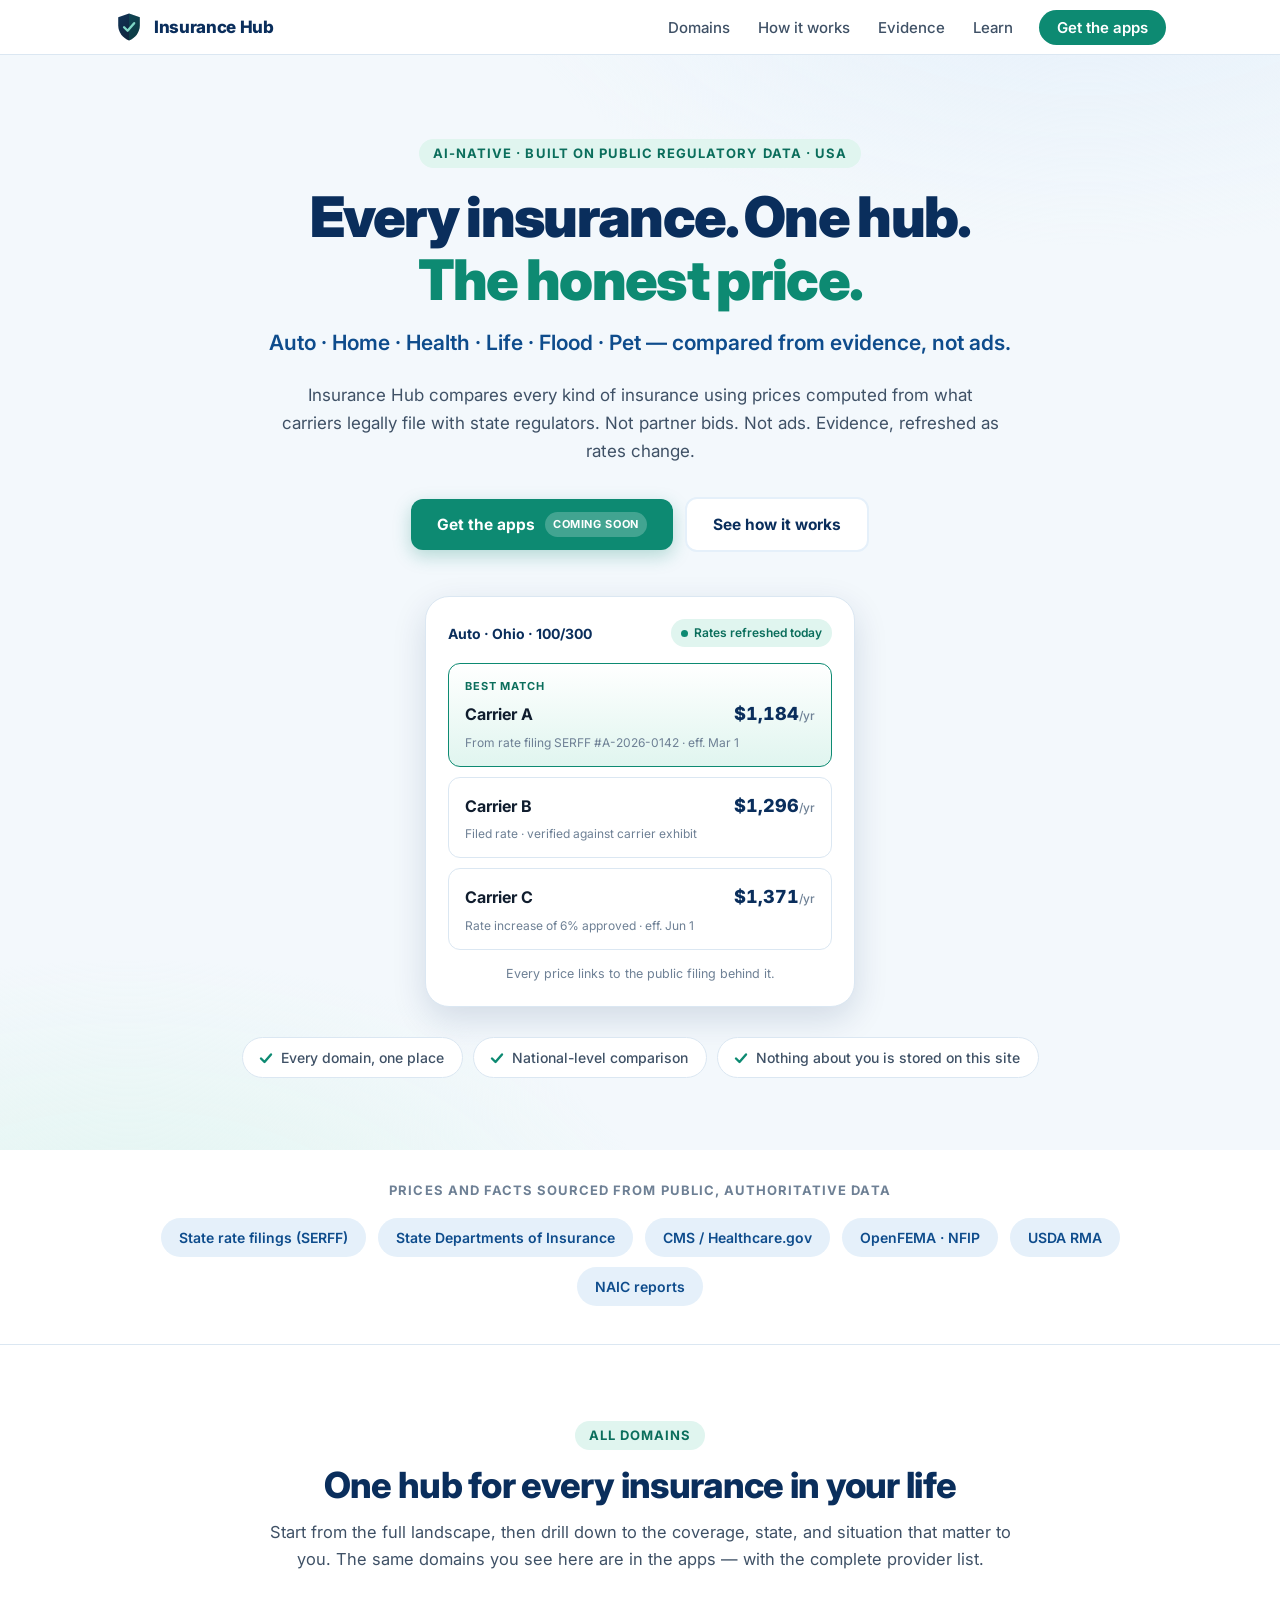
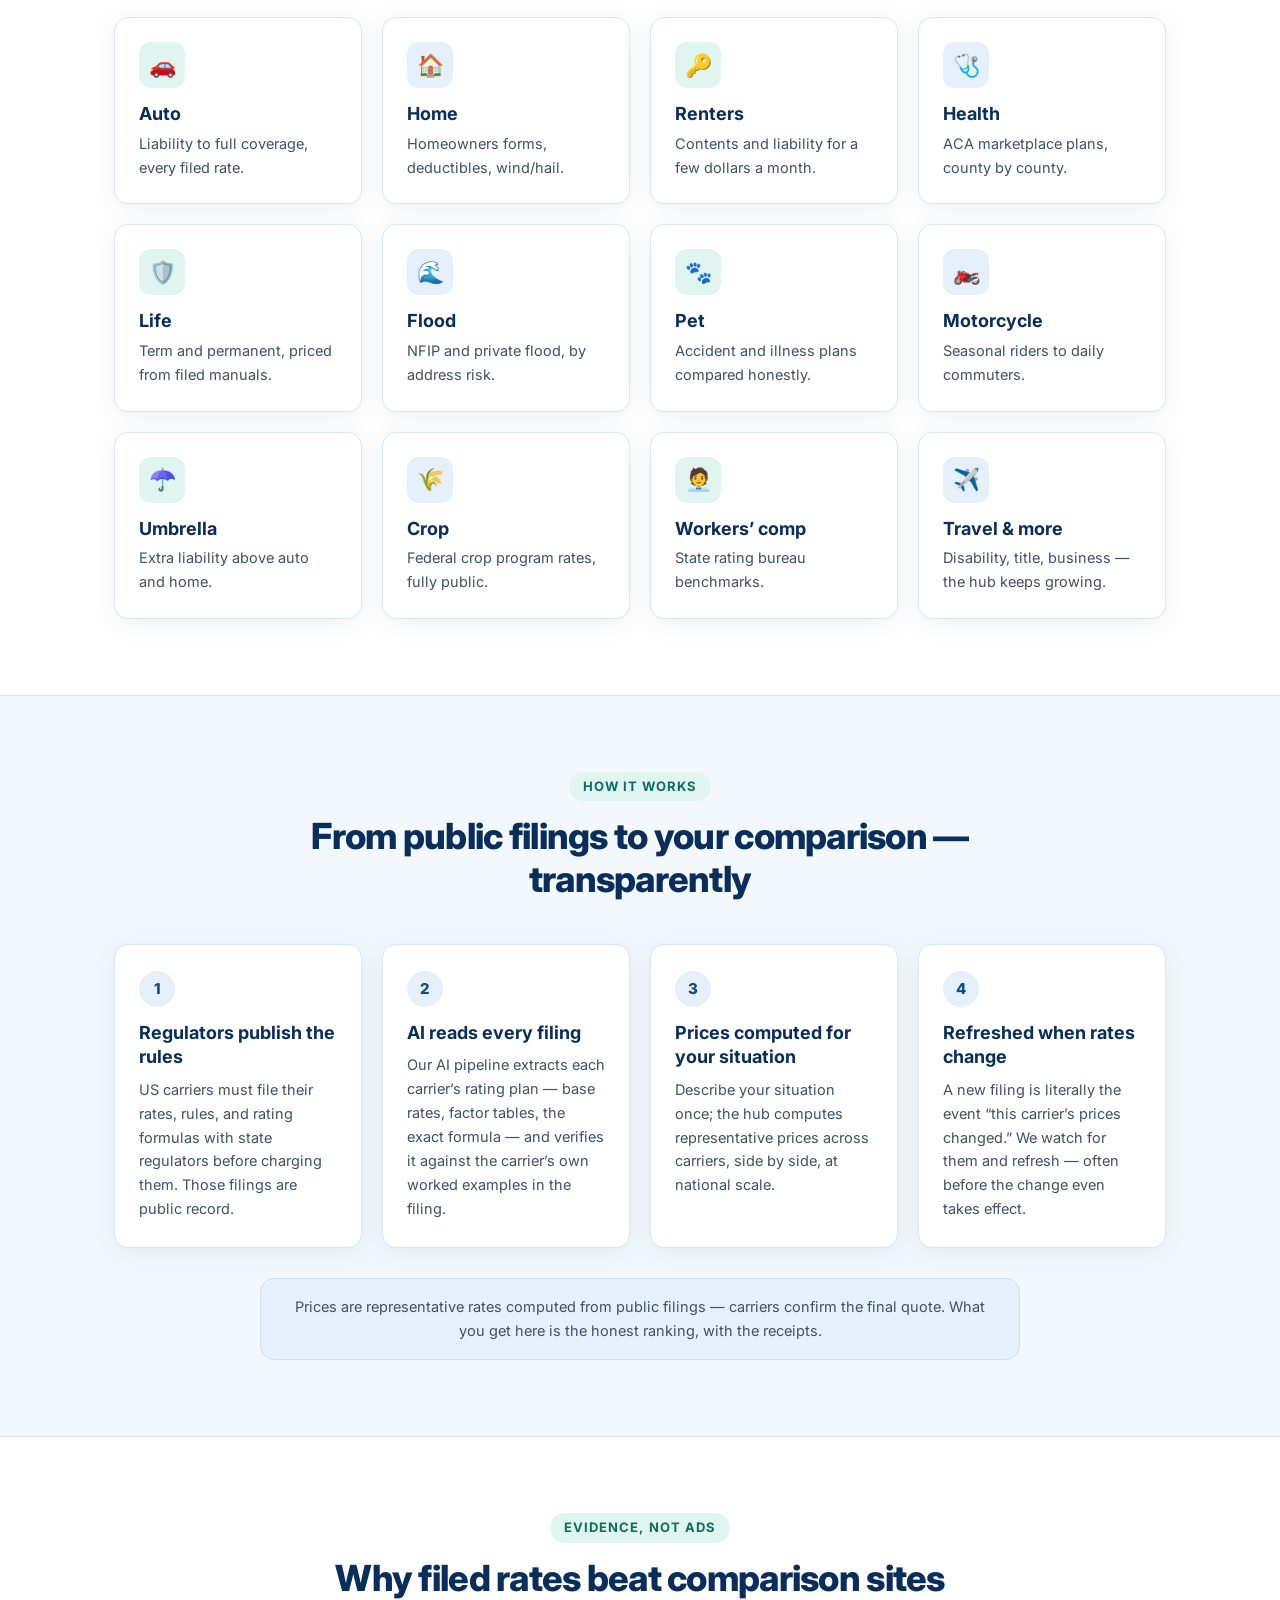
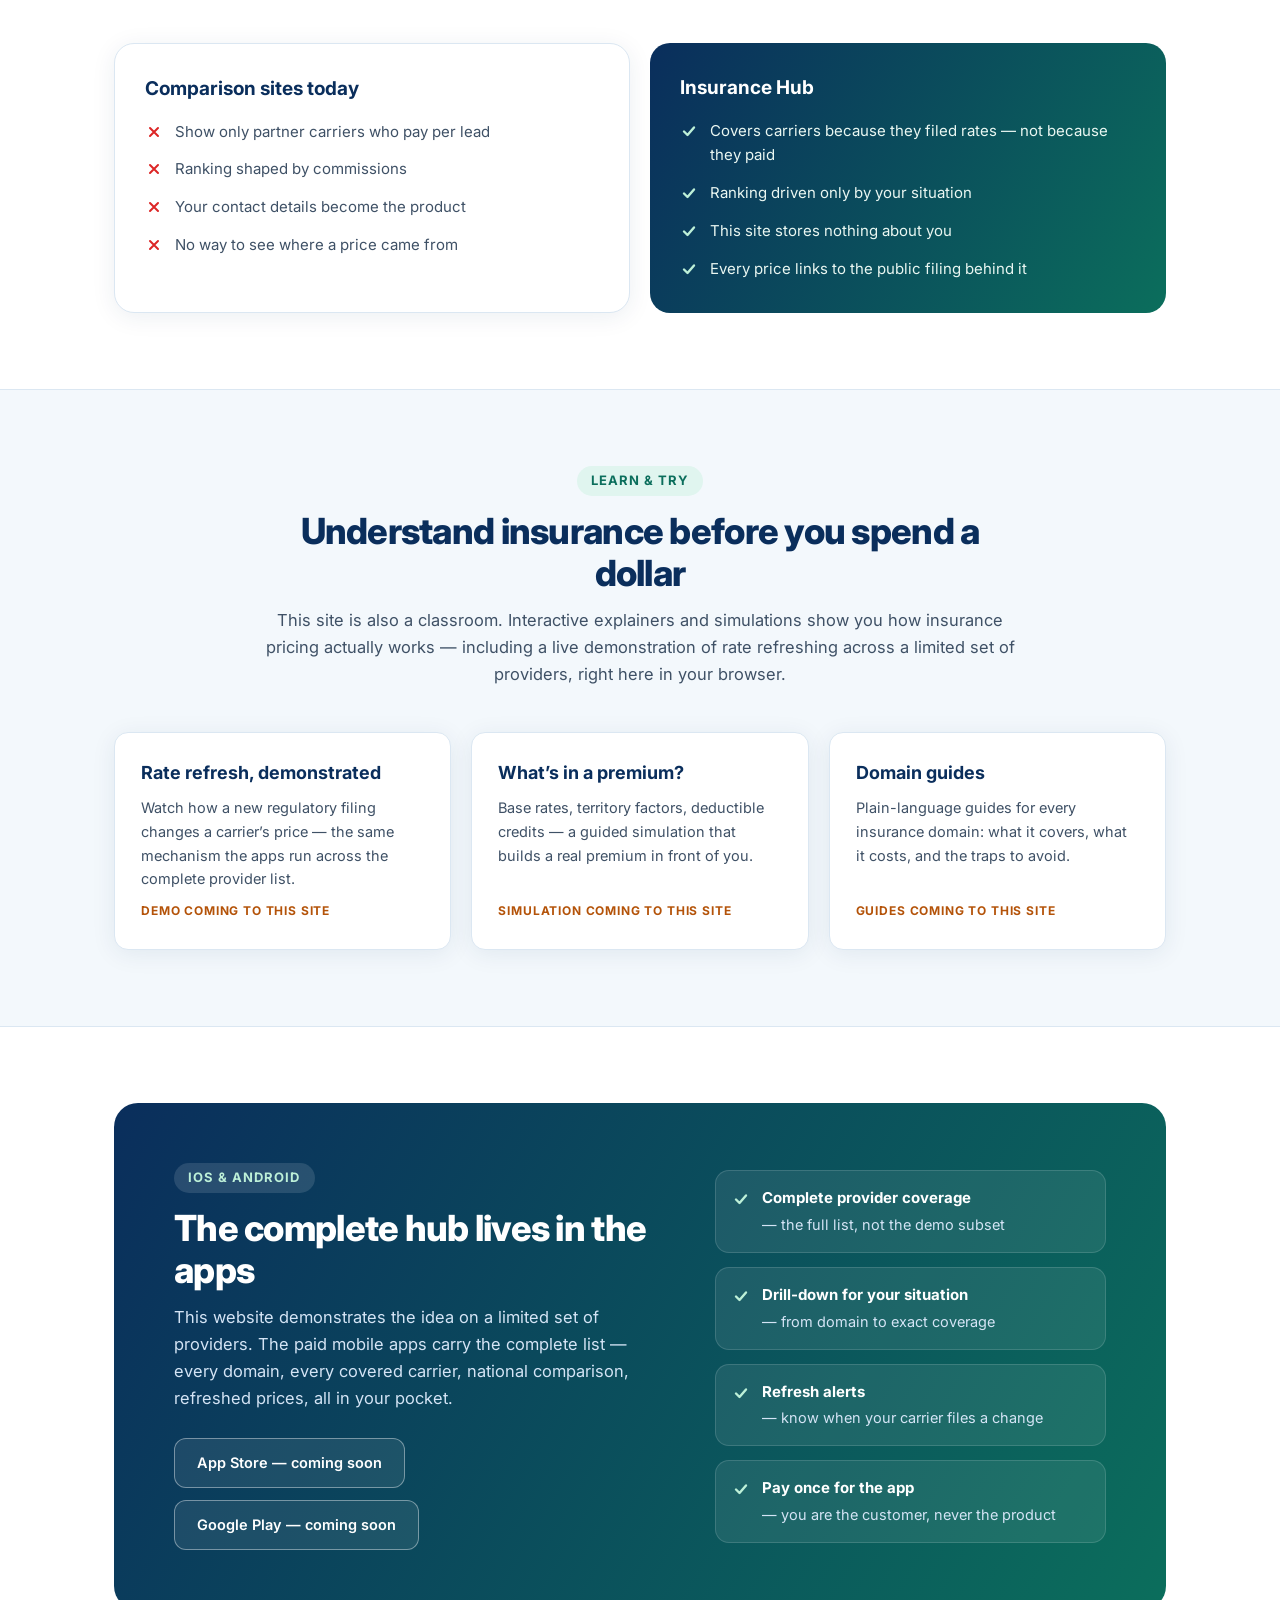
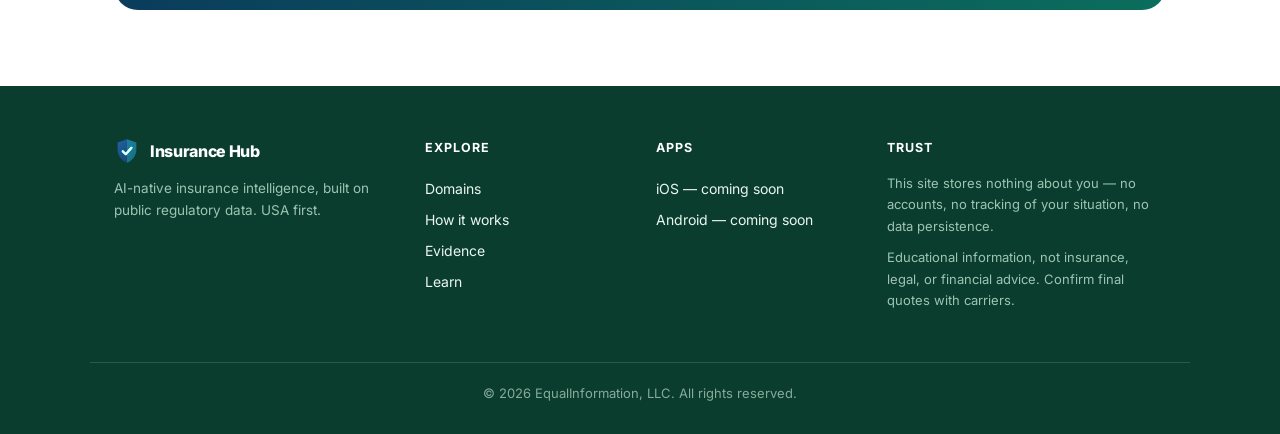
==== index.html @ 490c1971 "Revert "EXPERIMENT: American flag theme on top nav bar only" This reverts commit 185fa491accf54b79aa" ====
<!DOCTYPE html>
<html lang="en">
<head>
<meta charset="UTF-8">
<meta name="viewport" content="width=device-width, initial-scale=1.0">
<title>Insurance Hub — Every insurance. One hub. The honest price.</title>
<meta name="description" content="AI-native insurance intelligence for the USA. Every insurance domain in one hub, with comparative prices computed from public regulatory data — rate filings, CMS, OpenFEMA, USDA — refreshed as carriers file changes.">
<link rel="canonical" href="https://equalinformation.com/insurance-site/">
<link rel="icon" type="image/svg+xml" href="assets/img/favicon.svg">
<meta name="theme-color" content="#FFFFFF">
<meta property="og:title" content="Insurance Hub — Every insurance. One hub. The honest price.">
<meta property="og:description" content="AI-native insurance intelligence. All insurance domains, comparative prices from public regulatory filings, refreshed as rates change.">
<meta property="og:type" content="website">
<meta property="og:site_name" content="Insurance Hub">
<link rel="preconnect" href="https://fonts.googleapis.com">
<link rel="preconnect" href="https://fonts.gstatic.com" crossorigin>
<link href="https://fonts.googleapis.com/css2?family=Inter:wght@400;500;600;700;800;900&display=swap" rel="stylesheet">
<link rel="stylesheet" href="assets/css/style.css?v=6">
</head>
<body>

<a class="skip" href="#main">Skip to content</a>

<nav aria-label="Main">
  <div class="nav-inner">
    <a href="./" class="brand">
      <img src="assets/img/favicon.svg" alt="" width="30" height="30">
      <span>Insurance&nbsp;Hub</span>
    </a>
    <ul class="nav-links" id="nav-links">
      <li><a href="#domains">Domains</a></li>
      <li><a href="#how">How it works</a></li>
      <li><a href="#evidence">Evidence</a></li>
      <li><a href="#learn">Learn</a></li>
      <li><a href="#apps" class="nav-cta">Get the apps</a></li>
    </ul>
    <button class="menu-btn" aria-expanded="false" aria-controls="nav-links"
      onclick="this.setAttribute('aria-expanded', document.getElementById('nav-links').classList.toggle('show'))">
      <span></span><span></span><span></span>
      <span class="sr-only">Menu</span>
    </button>
  </div>
</nav>

<main id="main">

<!-- ============ HERO ============ -->
<header class="hero">
  <div class="wrap">
    <p class="kicker">AI-native &middot; Built on public regulatory data &middot; USA</p>
    <h1>Every insurance. One hub.<br><span class="accent">The honest price.</span></h1>
    <p class="tagline">Auto &middot; Home &middot; Health &middot; Life &middot; Flood &middot; Pet — compared from evidence, not ads.</p>
    <p class="lede">
      Insurance Hub compares every kind of insurance using prices computed from what
      carriers legally file with state regulators. Not partner bids. Not ads.
      Evidence, refreshed as rates change.
    </p>
    <div class="cta-row">
      <a class="btn btn-primary" href="#apps">Get the apps <span class="soon">coming&nbsp;soon</span></a>
      <a class="btn btn-ghost" href="#how">See how it works</a>
    </div>

    <div class="phone" aria-hidden="true">
        <div class="phone-top">
          <span class="phone-title">Auto &middot; Ohio &middot; 100/300</span>
          <span class="chip chip-live"><span class="pulse"></span>Rates refreshed today</span>
        </div>
        <div class="quote-card best">
          <div class="q-rank">Best match</div>
          <div class="q-row">
            <span class="q-carrier">Carrier A</span>
            <span class="q-price">$1,184<span class="per">/yr</span></span>
          </div>
          <div class="q-src">From rate filing SERFF&nbsp;#A-2026-0142 &middot; eff. Mar 1</div>
        </div>
        <div class="quote-card">
          <div class="q-row">
            <span class="q-carrier">Carrier B</span>
            <span class="q-price">$1,296<span class="per">/yr</span></span>
          </div>
          <div class="q-src">Filed rate &middot; verified against carrier exhibit</div>
        </div>
        <div class="quote-card">
          <div class="q-row">
            <span class="q-carrier">Carrier C</span>
            <span class="q-price">$1,371<span class="per">/yr</span></span>
          </div>
          <div class="q-src">Rate increase of 6% approved &middot; eff. Jun 1</div>
        </div>
        <div class="phone-note">Every price links to the public filing behind it.</div>
      </div>

    <ul class="hero-points">
      <li>Every domain, one place</li>
      <li>National-level comparison</li>
      <li>Nothing about you is stored on this site</li>
    </ul>
  </div>
</header>

<!-- ============ SOURCES STRIP ============ -->
<section class="sources" aria-label="Data sources">
  <div class="wrap">
    <p class="sources-label">Prices and facts sourced from public, authoritative data</p>
    <ul class="source-chips">
      <li>State rate filings (SERFF)</li>
      <li>State Departments of Insurance</li>
      <li>CMS / Healthcare.gov</li>
      <li>OpenFEMA &middot; NFIP</li>
      <li>USDA RMA</li>
      <li>NAIC reports</li>
    </ul>
  </div>
</section>

<!-- ============ DOMAINS ============ -->
<section id="domains" class="section">
  <div class="wrap">
    <div class="section-head">
      <p class="eyebrow">All domains</p>
      <h2>One hub for every insurance in your life</h2>
      <p class="section-lede">
        Start from the full landscape, then drill down to the coverage, state, and
        situation that matter to you. The same domains you see here are in the apps —
        with the complete provider list.
      </p>
    </div>
    <ul class="domain-grid">
      <li><span class="d-ico">🚗</span><h3>Auto</h3><p>Liability to full coverage, every filed rate.</p></li>
      <li><span class="d-ico">🏠</span><h3>Home</h3><p>Homeowners forms, deductibles, wind/hail.</p></li>
      <li><span class="d-ico">🔑</span><h3>Renters</h3><p>Contents and liability for a few dollars a month.</p></li>
      <li><span class="d-ico">🩺</span><h3>Health</h3><p>ACA marketplace plans, county by county.</p></li>
      <li><span class="d-ico">🛡️</span><h3>Life</h3><p>Term and permanent, priced from filed manuals.</p></li>
      <li><span class="d-ico">🌊</span><h3>Flood</h3><p>NFIP and private flood, by address risk.</p></li>
      <li><span class="d-ico">🐾</span><h3>Pet</h3><p>Accident and illness plans compared honestly.</p></li>
      <li><span class="d-ico">🏍️</span><h3>Motorcycle</h3><p>Seasonal riders to daily commuters.</p></li>
      <li><span class="d-ico">☂️</span><h3>Umbrella</h3><p>Extra liability above auto and home.</p></li>
      <li><span class="d-ico">🌾</span><h3>Crop</h3><p>Federal crop program rates, fully public.</p></li>
      <li><span class="d-ico">🧑‍💼</span><h3>Workers&rsquo; comp</h3><p>State rating bureau benchmarks.</p></li>
      <li><span class="d-ico">✈️</span><h3>Travel &amp; more</h3><p>Disability, title, business — the hub keeps growing.</p></li>
    </ul>
  </div>
</section>

<!-- ============ HOW IT WORKS ============ -->
<section id="how" class="section tint">
  <div class="wrap">
    <div class="section-head">
      <p class="eyebrow">How it works</p>
      <h2>From public filings to your comparison — transparently</h2>
    </div>
    <ol class="steps">
      <li>
        <span class="step-num">1</span>
        <h3>Regulators publish the rules</h3>
        <p>US carriers must file their rates, rules, and rating formulas with state
        regulators before charging them. Those filings are public record.</p>
      </li>
      <li>
        <span class="step-num">2</span>
        <h3>AI reads every filing</h3>
        <p>Our AI pipeline extracts each carrier&rsquo;s rating plan — base rates,
        factor tables, the exact formula — and verifies it against the carrier&rsquo;s
        own worked examples in the filing.</p>
      </li>
      <li>
        <span class="step-num">3</span>
        <h3>Prices computed for your situation</h3>
        <p>Describe your situation once; the hub computes representative prices across
        carriers, side by side, at national scale.</p>
      </li>
      <li>
        <span class="step-num">4</span>
        <h3>Refreshed when rates change</h3>
        <p>A new filing is literally the event &ldquo;this carrier&rsquo;s prices
        changed.&rdquo; We watch for them and refresh — often before the change even
        takes effect.</p>
      </li>
    </ol>
    <p class="fineprint">
      Prices are representative rates computed from public filings — carriers confirm the
      final quote. What you get here is the honest ranking, with the receipts.
    </p>
  </div>
</section>

<!-- ============ EVIDENCE ============ -->
<section id="evidence" class="section">
  <div class="wrap">
    <div class="section-head">
      <p class="eyebrow">Evidence, not ads</p>
      <h2>Why filed rates beat comparison sites</h2>
    </div>
    <div class="versus">
      <div class="v-col v-them">
        <h3>Comparison sites today</h3>
        <ul>
          <li>Show only partner carriers who pay per lead</li>
          <li>Ranking shaped by commissions</li>
          <li>Your contact details become the product</li>
          <li>No way to see where a price came from</li>
        </ul>
      </div>
      <div class="v-col v-us">
        <h3>Insurance Hub</h3>
        <ul>
          <li>Covers carriers because they filed rates — not because they paid</li>
          <li>Ranking driven only by your situation</li>
          <li>This site stores nothing about you</li>
          <li>Every price links to the public filing behind it</li>
        </ul>
      </div>
    </div>
  </div>
</section>

<!-- ============ LEARN ============ -->
<section id="learn" class="section tint">
  <div class="wrap">
    <div class="section-head">
      <p class="eyebrow">Learn &amp; try</p>
      <h2>Understand insurance before you spend a dollar</h2>
      <p class="section-lede">
        This site is also a classroom. Interactive explainers and simulations show you
        how insurance pricing actually works — including a live demonstration of rate
        refreshing across a limited set of providers, right here in your browser.
      </p>
    </div>
    <div class="learn-grid">
      <article class="learn-card">
        <h3>Rate refresh, demonstrated</h3>
        <p>Watch how a new regulatory filing changes a carrier&rsquo;s price — the same
        mechanism the apps run across the complete provider list.</p>
        <p class="card-status">Demo coming to this site</p>
      </article>
      <article class="learn-card">
        <h3>What&rsquo;s in a premium?</h3>
        <p>Base rates, territory factors, deductible credits — a guided simulation that
        builds a real premium in front of you.</p>
        <p class="card-status">Simulation coming to this site</p>
      </article>
      <article class="learn-card">
        <h3>Domain guides</h3>
        <p>Plain-language guides for every insurance domain: what it covers, what it
        costs, and the traps to avoid.</p>
        <p class="card-status">Guides coming to this site</p>
      </article>
    </div>
  </div>
</section>

<!-- ============ APPS CTA ============ -->
<section id="apps" class="section apps-band">
  <div class="wrap apps-grid">
    <div>
      <p class="eyebrow eyebrow-light">iOS &amp; Android</p>
      <h2>The complete hub lives in the apps</h2>
      <p class="section-lede lede-light">
        This website demonstrates the idea on a limited set of providers. The paid
        mobile apps carry the complete list — every domain, every covered carrier,
        national comparison, refreshed prices, all in your pocket.
      </p>
      <div class="cta-row">
        <span class="store-pill">App Store — coming soon</span>
        <span class="store-pill">Google Play — coming soon</span>
      </div>
    </div>
    <ul class="apps-points">
      <li><strong>Complete provider coverage</strong> — the full list, not the demo subset</li>
      <li><strong>Drill-down for your situation</strong> — from domain to exact coverage</li>
      <li><strong>Refresh alerts</strong> — know when your carrier files a change</li>
      <li><strong>Pay once for the app</strong> — you are the customer, never the product</li>
    </ul>
  </div>
</section>

</main>

<footer>
  <div class="wrap foot-grid">
    <div class="foot-brand">
      <a href="./" class="brand brand-foot">
        <img src="assets/img/favicon.svg" alt="" width="26" height="26">
        <span>Insurance&nbsp;Hub</span>
      </a>
      <p>AI-native insurance intelligence, built on public regulatory data. USA first.</p>
    </div>
    <div class="foot-col">
      <h4>Explore</h4>
      <a href="#domains">Domains</a>
      <a href="#how">How it works</a>
      <a href="#evidence">Evidence</a>
      <a href="#learn">Learn</a>
    </div>
    <div class="foot-col">
      <h4>Apps</h4>
      <a href="#apps">iOS — coming soon</a>
      <a href="#apps">Android — coming soon</a>
    </div>
    <div class="foot-col">
      <h4>Trust</h4>
      <p class="foot-note">This site stores nothing about you — no accounts, no tracking
      of your situation, no data persistence.</p>
      <p class="foot-note">Educational information, not insurance, legal, or financial
      advice. Confirm final quotes with carriers.</p>
    </div>
  </div>
  <div class="wrap foot-legal">
    <p>&copy; 2026 EqualInformation, LLC. All rights reserved.</p>
  </div>
</footer>

<script>
  // Reveal-on-scroll, honoring reduced-motion.
  if (!matchMedia('(prefers-reduced-motion: reduce)').matches && 'IntersectionObserver' in window) {
    const io = new IntersectionObserver((entries) => {
      for (const e of entries) if (e.isIntersecting) { e.target.classList.add('in'); io.unobserve(e.target); }
    }, { threshold: 0.12 });
    document.querySelectorAll('.section .wrap').forEach(el => {
      el.classList.add('reveal'); io.observe(el);
    });
  }
  // Close mobile menu after choosing a link.
  document.querySelectorAll('.nav-links a').forEach(a =>
    a.addEventListener('click', () => document.getElementById('nav-links').classList.remove('show')));
</script>

</body>
</html>
---- assets/css/style.css ----
/* Insurance Hub — brand stylesheet
   Palette: deep trust blue (regulation/credibility) + teal (action/savings)
   Formula shared with nutrisize.health: white canvas, pastel radial hero,
   heavy ink headlines, pill kickers, white cards with tinted hairlines. */

:root {
    --blue-900: #0a2e5c;
    --blue-700: #0e4c8c;
    --blue-600: #1268b3;
    --blue-100: #e5f0fa;
    --teal-700: #0b6e5c;
    --teal-600: #0d8a72;
    --teal-100: #e0f5ef;
    --amber-600: #b45309;
    --amber-500: #d97706;
    --red-500: #dc2626;
    --ink: #101d2e;
    --ink-soft: #3f5166;
    --ink-faint: #6e8095;
    --paper: #ffffff;
    --paper-tint: #f3f8fc;
    --line: #dbe7f2;
    --radius: 14px;
    --shadow: 0 4px 24px rgba(10, 46, 92, 0.08);
    --maxw: 1100px;
}

* { margin: 0; padding: 0; box-sizing: border-box; }

html { scroll-behavior: smooth; scroll-padding-top: 74px; }

body {
    font-family: 'Inter', -apple-system, BlinkMacSystemFont, 'Segoe UI', Roboto, sans-serif;
    color: var(--ink);
    background: var(--paper);
    line-height: 1.65;
    font-size: 16px;
    -webkit-font-smoothing: antialiased;
}

img { max-width: 100%; display: block; }

.wrap { max-width: var(--maxw); margin: 0 auto; padding: 0 24px; }

.sr-only, .skip {
    position: absolute; width: 1px; height: 1px; overflow: hidden;
    clip: rect(0 0 0 0); white-space: nowrap;
}
.skip:focus {
    position: fixed; top: 8px; left: 8px; z-index: 100; width: auto; height: auto;
    clip: auto; background: var(--blue-900); color: #fff; padding: 10px 16px;
    border-radius: 8px; text-decoration: none;
}

/* ---------- Navigation ---------- */

nav {
    position: sticky; top: 0; z-index: 50;
    background: rgba(255, 255, 255, 0.92);
    backdrop-filter: blur(10px);
    -webkit-backdrop-filter: blur(10px);
    border-bottom: 1px solid var(--line);
}
.nav-inner {
    max-width: var(--maxw); margin: 0 auto; padding: 12px 24px;
    display: flex; align-items: center; justify-content: space-between; gap: 28px;
}
.brand {
    display: flex; align-items: center; gap: 10px;
    font-weight: 800; font-size: 17px; color: var(--blue-900);
    letter-spacing: -0.02em; text-decoration: none;
}
.nav-links { display: flex; gap: 4px; list-style: none; align-items: center; }
.nav-links a {
    color: var(--ink-soft); font-size: 15px; font-weight: 500;
    text-decoration: none; padding: 8px 12px; border-radius: 8px;
}
.nav-links a:hover { color: var(--blue-700); }
.nav-links .nav-cta {
    background: var(--teal-600); color: #fff; font-weight: 600;
    padding: 8px 18px; border-radius: 999px; margin-left: 10px;
}
.nav-links .nav-cta:hover { background: var(--teal-700); color: #fff; }

.menu-btn {
    display: none; flex-direction: column; gap: 5px;
    background: none; border: 0; padding: 10px; cursor: pointer;
}
.menu-btn span:not(.sr-only) {
    width: 22px; height: 2px; background: var(--blue-900); border-radius: 2px; display: block;
}

/* ---------- Hero ---------- */

.hero {
    background:
        radial-gradient(1000px 500px at 85% -10%, var(--blue-100) 0%, transparent 60%),
        radial-gradient(900px 500px at 10% 110%, var(--teal-100) 0%, transparent 60%),
        var(--paper-tint);
    padding: 84px 0 72px;
    text-align: center;
}

.kicker {
    display: inline-block; font-size: 13px; font-weight: 700; letter-spacing: 0.08em;
    text-transform: uppercase; color: var(--teal-700);
    background: var(--teal-100); border-radius: 999px; padding: 4px 14px; margin-bottom: 18px;
}

.hero h1 {
    font-size: clamp(34px, 5.5vw, 56px);
    font-weight: 900; letter-spacing: -0.03em; line-height: 1.12;
    color: var(--blue-900);
}
.hero h1 .accent { color: var(--teal-600); }

.hero .tagline {
    margin-top: 14px; font-size: clamp(17px, 2.4vw, 21px);
    font-weight: 600; color: var(--blue-700);
}

.hero .lede {
    margin: 20px auto 0; max-width: 720px;
    font-size: 17px; color: var(--ink-soft);
}

.cta-row {
    margin-top: 32px; display: flex; flex-wrap: wrap; gap: 12px;
    justify-content: center; align-items: center;
}

.btn {
    display: inline-flex; align-items: center; gap: 10px;
    padding: 13px 26px; border-radius: 12px;
    font-weight: 700; font-size: 15.5px; text-decoration: none;
    transition: background .15s, border-color .15s, transform .1s;
}
.btn:active { transform: translateY(1px); }
.btn-primary { background: var(--teal-600); color: #fff; box-shadow: 0 6px 18px rgba(13,138,114,.28); }
.btn-primary:hover { background: var(--teal-700); }
.btn-ghost { background: #fff; color: var(--blue-900); border: 2px solid var(--blue-100); }
.btn-ghost:hover { border-color: var(--blue-600); }

.soon {
    font-size: 11px; font-weight: 700; letter-spacing: .06em; text-transform: uppercase;
    background: rgba(255,255,255,.22); padding: 3px 8px; border-radius: 999px;
}

/* Hero proof mockup */

.phone {
    background: #fff;
    border: 1px solid var(--line);
    border-radius: 24px; padding: 22px;
    box-shadow: 0 12px 34px rgba(10, 46, 92, 0.14);
    max-width: 430px; margin: 44px auto 0;
    text-align: left;
}

.phone-top {
    display: flex; justify-content: space-between; align-items: center;
    gap: 8px; margin-bottom: 16px; flex-wrap: wrap;
}
.phone-title { font-weight: 700; font-size: 14px; color: var(--blue-900); }

.chip {
    display: inline-flex; align-items: center; gap: 6px;
    font-size: 12px; font-weight: 600; padding: 4px 10px; border-radius: 999px;
}
.chip-live { background: var(--teal-100); color: var(--teal-700); }
.pulse {
    width: 7px; height: 7px; border-radius: 50%; background: var(--teal-600);
    animation: pulse 2s ease-out infinite;
}
@keyframes pulse {
    0% { box-shadow: 0 0 0 0 rgba(13,138,114,.4); }
    70% { box-shadow: 0 0 0 7px rgba(13,138,114,0); }
    100% { box-shadow: 0 0 0 0 rgba(13,138,114,0); }
}

.quote-card {
    background: #fff; border: 1px solid var(--line);
    border-radius: 12px; padding: 13px 16px; margin-bottom: 10px;
}
.quote-card.best {
    border: 1.5px solid var(--teal-600);
    background: linear-gradient(180deg, #fff, var(--teal-100));
}
.q-rank {
    font-size: 11px; font-weight: 700; letter-spacing: .08em; text-transform: uppercase;
    color: var(--teal-700); margin-bottom: 4px;
}
.q-row { display: flex; justify-content: space-between; align-items: baseline; gap: 12px; }
.q-carrier { font-weight: 700; color: var(--ink); }
.q-price { font-weight: 800; font-size: 18px; color: var(--blue-900); font-variant-numeric: tabular-nums; }
.q-price .per { font-size: 12px; font-weight: 500; color: var(--ink-faint); }
.q-src { font-size: 12px; color: var(--ink-faint); margin-top: 4px; }

.phone-note { text-align: center; font-size: 12.5px; color: var(--ink-faint); margin-top: 14px; }

.hero-points {
    list-style: none; margin-top: 30px;
    display: flex; flex-wrap: wrap; gap: 10px; justify-content: center;
}
.hero-points li {
    background: #fff; border: 1px solid var(--line); border-radius: 999px;
    padding: 8px 18px 8px 38px; font-size: 14px; font-weight: 500; color: var(--ink-soft);
    position: relative;
}
.hero-points li::before {
    content: ""; position: absolute; left: 15px; top: 50%; margin-top: -8px;
    width: 16px; height: 16px;
    background: no-repeat center / contain
      url('data:image/svg+xml,<svg xmlns="http://www.w3.org/2000/svg" viewBox="0 0 16 16"><path d="M3 8.5 6.5 12 13 4.5" fill="none" stroke="%230d8a72" stroke-width="2.4" stroke-linecap="round" stroke-linejoin="round"/></svg>');
}

/* ---------- Sources strip ---------- */

.sources { background: #fff; padding: 30px 0 38px; border-bottom: 1px solid var(--line); }
.sources-label {
    text-align: center; color: var(--ink-faint); font-size: 13px; font-weight: 700;
    letter-spacing: 0.08em; text-transform: uppercase; margin-bottom: 16px;
}
.source-chips { list-style: none; display: flex; flex-wrap: wrap; justify-content: center; gap: 10px 12px; }
.source-chips li {
    background: var(--blue-100); color: var(--blue-700);
    border-radius: 999px; padding: 8px 18px; font-weight: 600; font-size: 14px;
}

/* ---------- Sections ---------- */

.section { padding: 76px 0; }
.section.tint { background: var(--paper-tint); border-top: 1px solid var(--line); border-bottom: 1px solid var(--line); }

.section-head { text-align: center; max-width: 760px; margin: 0 auto; }

.eyebrow {
    display: inline-block; font-size: 13px; font-weight: 700; letter-spacing: 0.08em;
    text-transform: uppercase; color: var(--teal-700);
    background: var(--teal-100); border-radius: 999px; padding: 4px 14px; margin-bottom: 14px;
}
.eyebrow-light { color: #bdf0d8; background: rgba(255,255,255,.12); }

h2 {
    font-size: clamp(26px, 4vw, 36px);
    font-weight: 800; letter-spacing: -0.02em; line-height: 1.18;
    color: var(--blue-900); margin-bottom: 12px;
}

h3 { font-size: 18px; font-weight: 700; color: var(--blue-900); line-height: 1.35; }

.section-lede { color: var(--ink-soft); font-size: 16.5px; }
.lede-light { color: #d4e4f5; }

/* Domains */

.domain-grid {
    list-style: none; margin-top: 44px;
    display: grid; grid-template-columns: repeat(auto-fit, minmax(230px, 1fr)); gap: 20px;
}
.domain-grid li {
    background: #fff; border: 1px solid var(--line); border-radius: var(--radius);
    box-shadow: var(--shadow); padding: 24px;
    transition: transform .18s, box-shadow .18s;
}
.domain-grid li:hover { transform: translateY(-3px); box-shadow: 0 10px 30px rgba(10,46,92,.13); }
.d-ico {
    width: 46px; height: 46px; border-radius: 12px; display: flex;
    align-items: center; justify-content: center; font-size: 22px;
    background: var(--teal-100); margin-bottom: 14px;
}
.domain-grid li:nth-child(even) .d-ico { background: var(--blue-100); }
.domain-grid h3 { margin-bottom: 5px; }
.domain-grid p { font-size: 14.5px; color: var(--ink-soft); }

/* Steps */

.steps {
    list-style: none; margin-top: 44px;
    display: grid; grid-template-columns: repeat(auto-fit, minmax(240px, 1fr)); gap: 20px;
}
.steps li {
    background: #fff; border: 1px solid var(--line); border-radius: var(--radius);
    box-shadow: var(--shadow); padding: 26px 24px;
}
.step-num {
    display: inline-flex; align-items: center; justify-content: center;
    width: 36px; height: 36px; border-radius: 50%;
    background: var(--blue-100); color: var(--blue-700); font-weight: 800; font-size: 15px;
    margin-bottom: 14px;
}
.steps h3 { margin-bottom: 8px; }
.steps p { font-size: 14.5px; color: var(--ink-soft); }

.fineprint {
    margin: 30px auto 0; font-size: 14.5px; color: var(--ink-soft); max-width: 760px;
    background: var(--blue-100); border: 1px solid #cbe1f5; border-radius: var(--radius);
    padding: 16px 20px; text-align: center;
}

/* Versus */

.versus {
    display: grid; grid-template-columns: repeat(auto-fit, minmax(290px, 1fr));
    gap: 20px; margin-top: 44px;
}
.v-col { border-radius: 20px; padding: 32px 30px; }
.v-col h3 { margin-bottom: 18px; font-size: 19px; }
.v-col ul { list-style: none; display: grid; gap: 13px; }
.v-col li { padding-left: 30px; position: relative; font-size: 15px; }
.v-col li::before {
    content: ""; position: absolute; left: 0; top: 3px; width: 18px; height: 18px;
    background: no-repeat center / contain;
}
.v-them { background: #fff; border: 1px solid var(--line); box-shadow: var(--shadow); }
.v-them li { color: var(--ink-soft); }
.v-them li::before {
    background-image: url('data:image/svg+xml,<svg xmlns="http://www.w3.org/2000/svg" viewBox="0 0 18 18"><path d="M5 5l8 8M13 5l-8 8" stroke="%23dc2626" stroke-width="2" stroke-linecap="round"/></svg>');
}
.v-us { background: linear-gradient(120deg, var(--blue-900), var(--teal-700)); }
.v-us h3 { color: #fff; }
.v-us li { color: #eaf7f2; }
.v-us li::before {
    background-image: url('data:image/svg+xml,<svg xmlns="http://www.w3.org/2000/svg" viewBox="0 0 18 18"><path d="M4 9.5 7.5 13 14 5.5" fill="none" stroke="%23bdf0d8" stroke-width="2.4" stroke-linecap="round" stroke-linejoin="round"/></svg>');
}

/* Learn */

.learn-grid {
    display: grid; grid-template-columns: repeat(auto-fit, minmax(260px, 1fr));
    gap: 20px; margin-top: 44px;
}
.learn-card {
    background: #fff; border: 1px solid var(--line); border-radius: var(--radius);
    box-shadow: var(--shadow); padding: 28px 26px;
    display: flex; flex-direction: column; gap: 10px;
}
.learn-card p { font-size: 14.5px; color: var(--ink-soft); }
.card-status {
    margin-top: auto; font-size: 12px !important; font-weight: 700;
    letter-spacing: .07em; text-transform: uppercase; color: var(--amber-600) !important;
}

/* Apps band */

.apps-band { padding: 76px 0; }
.apps-band .wrap.apps-grid {
    background: linear-gradient(120deg, var(--blue-900), var(--teal-700));
    border-radius: 24px; padding: clamp(36px, 5vw, 60px);
    max-width: calc(var(--maxw) - 48px);
    display: grid; grid-template-columns: minmax(0, 1.1fr) minmax(0, .9fr);
    gap: clamp(32px, 5vw, 64px); align-items: center;
}
.apps-band h2 { color: #fff; }
.apps-grid .cta-row { margin-top: 26px; justify-content: flex-start; }

.store-pill {
    display: inline-flex; align-items: center; padding: 12px 22px; border-radius: 12px;
    border: 1.5px solid rgba(255,255,255,.4); color: #fff;
    font-weight: 600; font-size: 14.5px; background: rgba(255,255,255,.08);
}

.apps-points { list-style: none; display: grid; gap: 14px; }
.apps-points li {
    color: #d4e4f5; font-size: 14.5px; padding: 15px 18px 15px 46px; position: relative;
    background: rgba(255,255,255,.08); border: 1px solid rgba(255,255,255,.14);
    border-radius: 14px;
}
.apps-points strong { color: #fff; display: block; margin-bottom: 2px; font-size: 15px; }
.apps-points li::before {
    content: ""; position: absolute; left: 16px; top: 19px; width: 18px; height: 18px;
    background: no-repeat center / contain
      url('data:image/svg+xml,<svg xmlns="http://www.w3.org/2000/svg" viewBox="0 0 18 18"><path d="M4 9.5 7.5 13 14 5.5" fill="none" stroke="%23bdf0d8" stroke-width="2.4" stroke-linecap="round" stroke-linejoin="round"/></svg>');
}

/* ---------- Footer ---------- */

footer { background: #0b3d2e; color: #cfe6db; padding: 52px 0 30px; font-size: 14px; }

.foot-grid { display: grid; grid-template-columns: 1.4fr 1fr 1fr 1.4fr; gap: 32px; }
.brand-foot { font-size: 16px; color: #fff; }
.brand-foot img { filter: brightness(1.9); }
.foot-brand p { color: #9dc4b3; font-size: 13.5px; margin-top: 12px; max-width: 30ch; }
.foot-col h4 {
    color: #fff; font-size: 12.5px; font-weight: 700; letter-spacing: 0.08em;
    text-transform: uppercase; margin-bottom: 14px;
}
.foot-col a {
    display: block; color: #eaf7f0; text-decoration: none; font-size: 14px; padding: 4px 0;
}
.foot-col a:hover { color: #fff; text-decoration: underline; }
.foot-note { color: #9dc4b3; font-size: 13px; margin-bottom: 10px; }

.foot-legal { margin-top: 40px; padding-top: 20px; border-top: 1px solid rgba(255,255,255,.14); text-align: center; }
.foot-legal p { color: #86ab99; font-size: 13px; }

/* ---------- Reveal animation ---------- */

.reveal { opacity: 0; transform: translateY(18px); transition: opacity .6s ease, transform .6s ease; }
.reveal.in { opacity: 1; transform: none; }

@media (prefers-reduced-motion: reduce) {
    html { scroll-behavior: auto; }
    .reveal { opacity: 1; transform: none; transition: none; }
    .pulse { animation: none; }
}

/* ---------- Responsive ---------- */

@media (max-width: 900px) {
    .apps-band .wrap.apps-grid { grid-template-columns: 1fr; }
    .foot-grid { grid-template-columns: 1fr 1fr; }
}

@media (max-width: 720px) {
    .menu-btn { display: flex; }
    .nav-links {
        display: none; position: absolute; top: 100%; left: 0; right: 0;
        flex-direction: column; align-items: stretch; gap: 2px;
        background: #fff; padding: 12px 16px 18px;
        border-bottom: 1px solid var(--line);
        box-shadow: 0 16px 32px rgba(10,46,92,.14);
    }
    .nav-links.show { display: flex; }
    .nav-links a { padding: 12px 14px; font-size: 16px; }
    .nav-links .nav-cta { margin: 8px 0 0; text-align: center; justify-content: center; }
    .cta-row .btn { flex: 1 1 auto; justify-content: center; }
    .hero { padding: 60px 0 56px; }
    .foot-grid { grid-template-columns: 1fr; gap: 26px; }
}
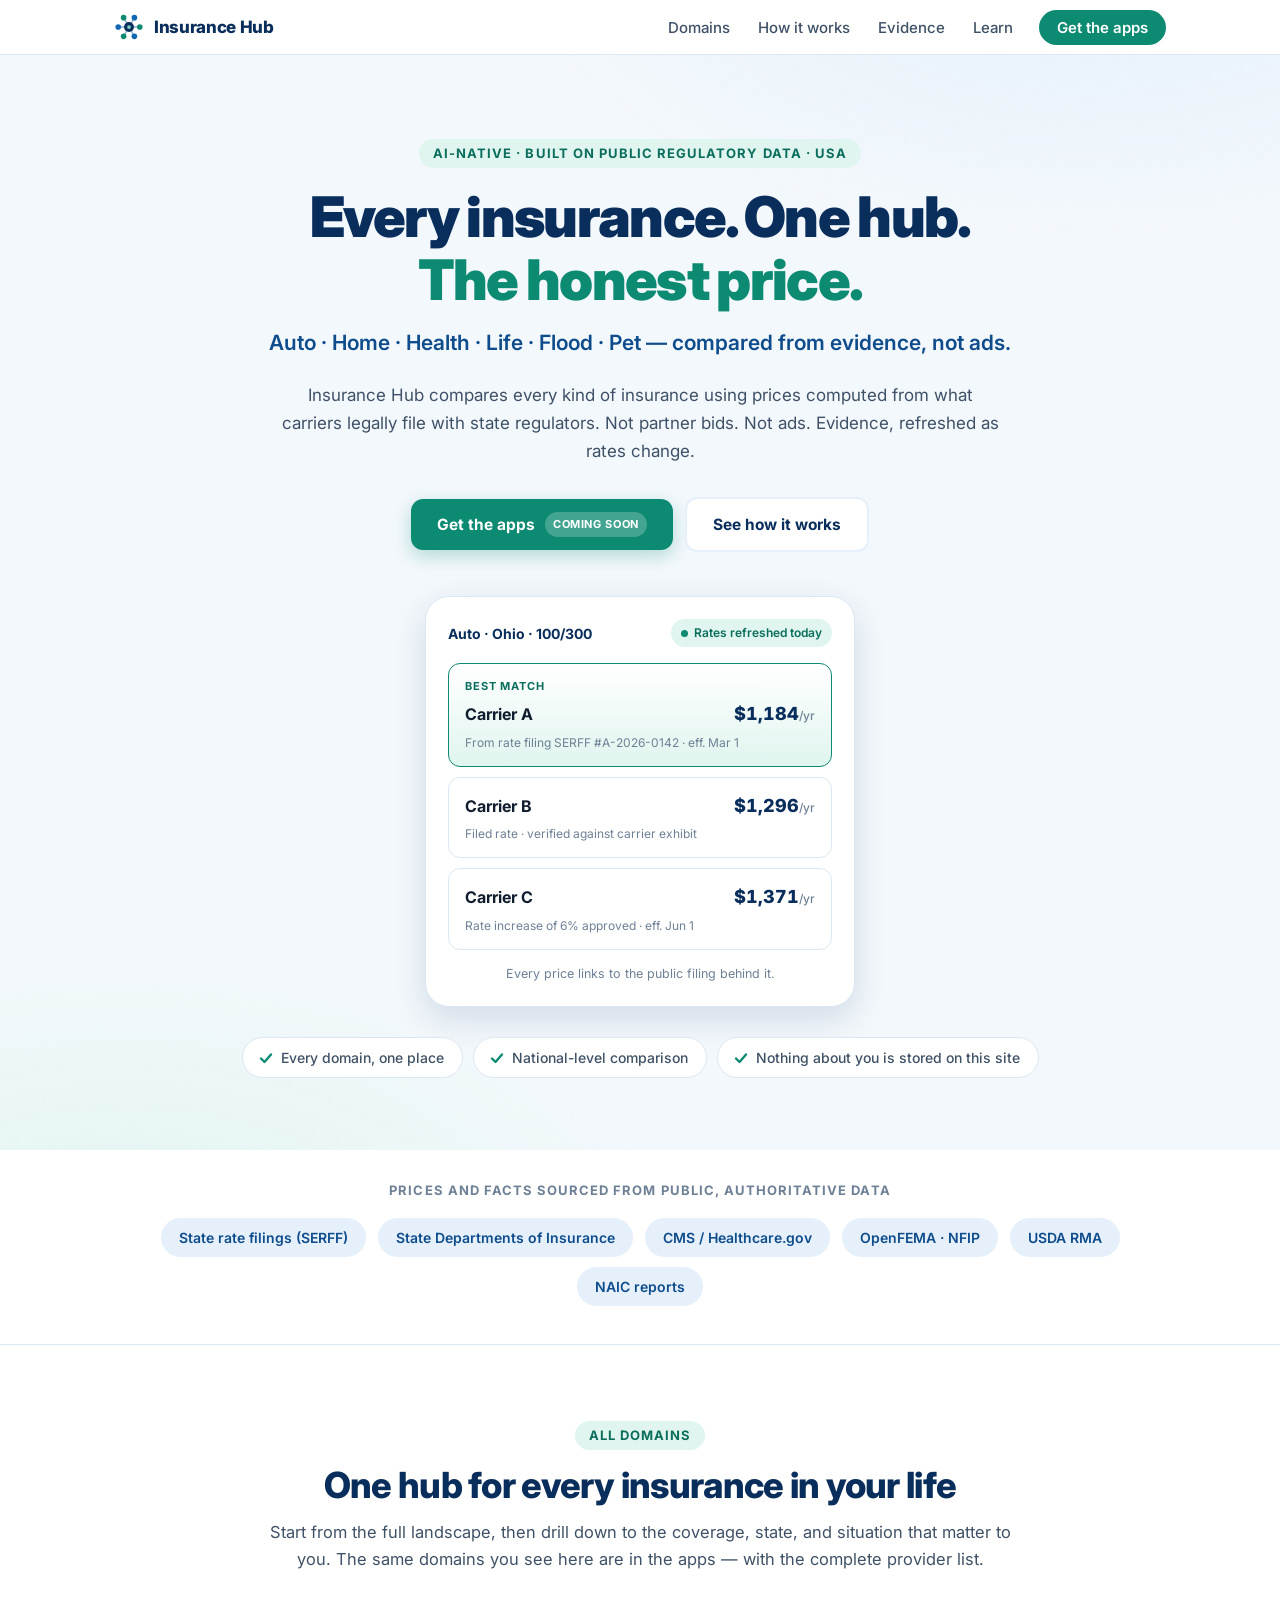
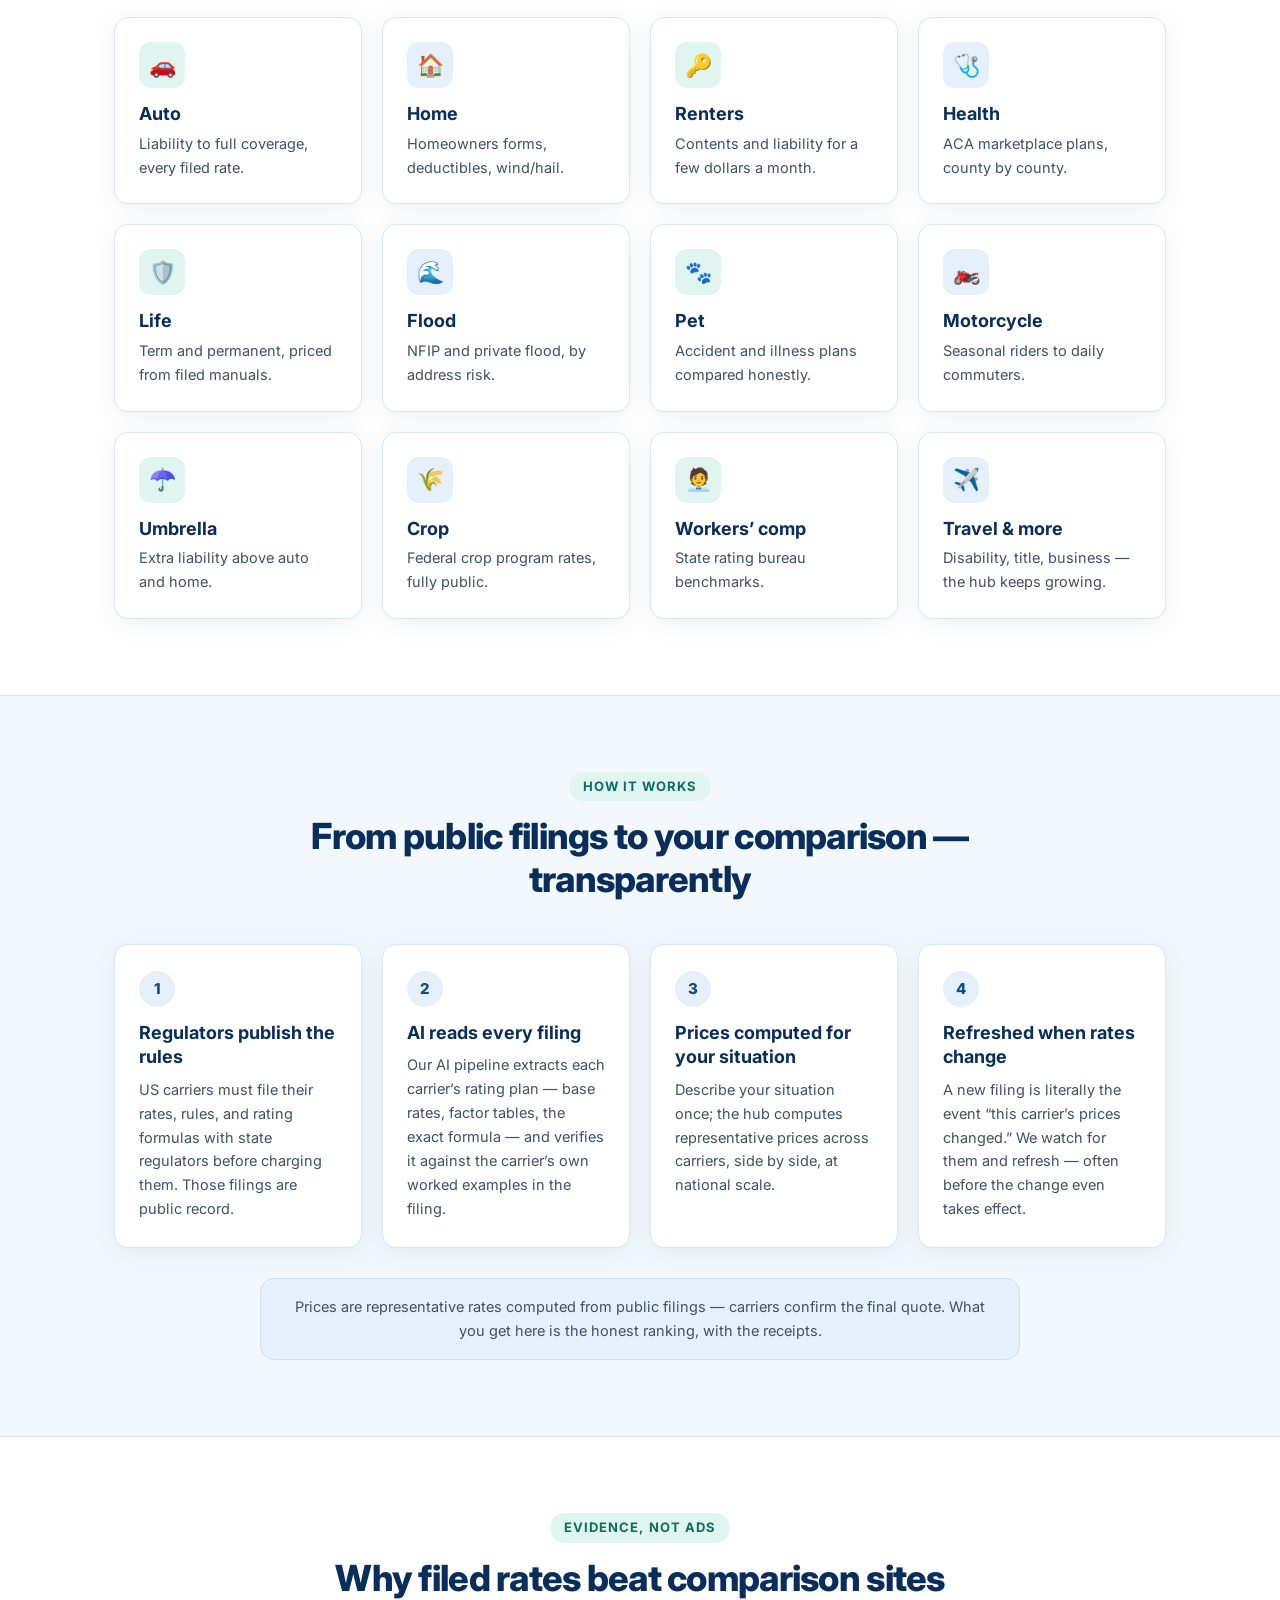
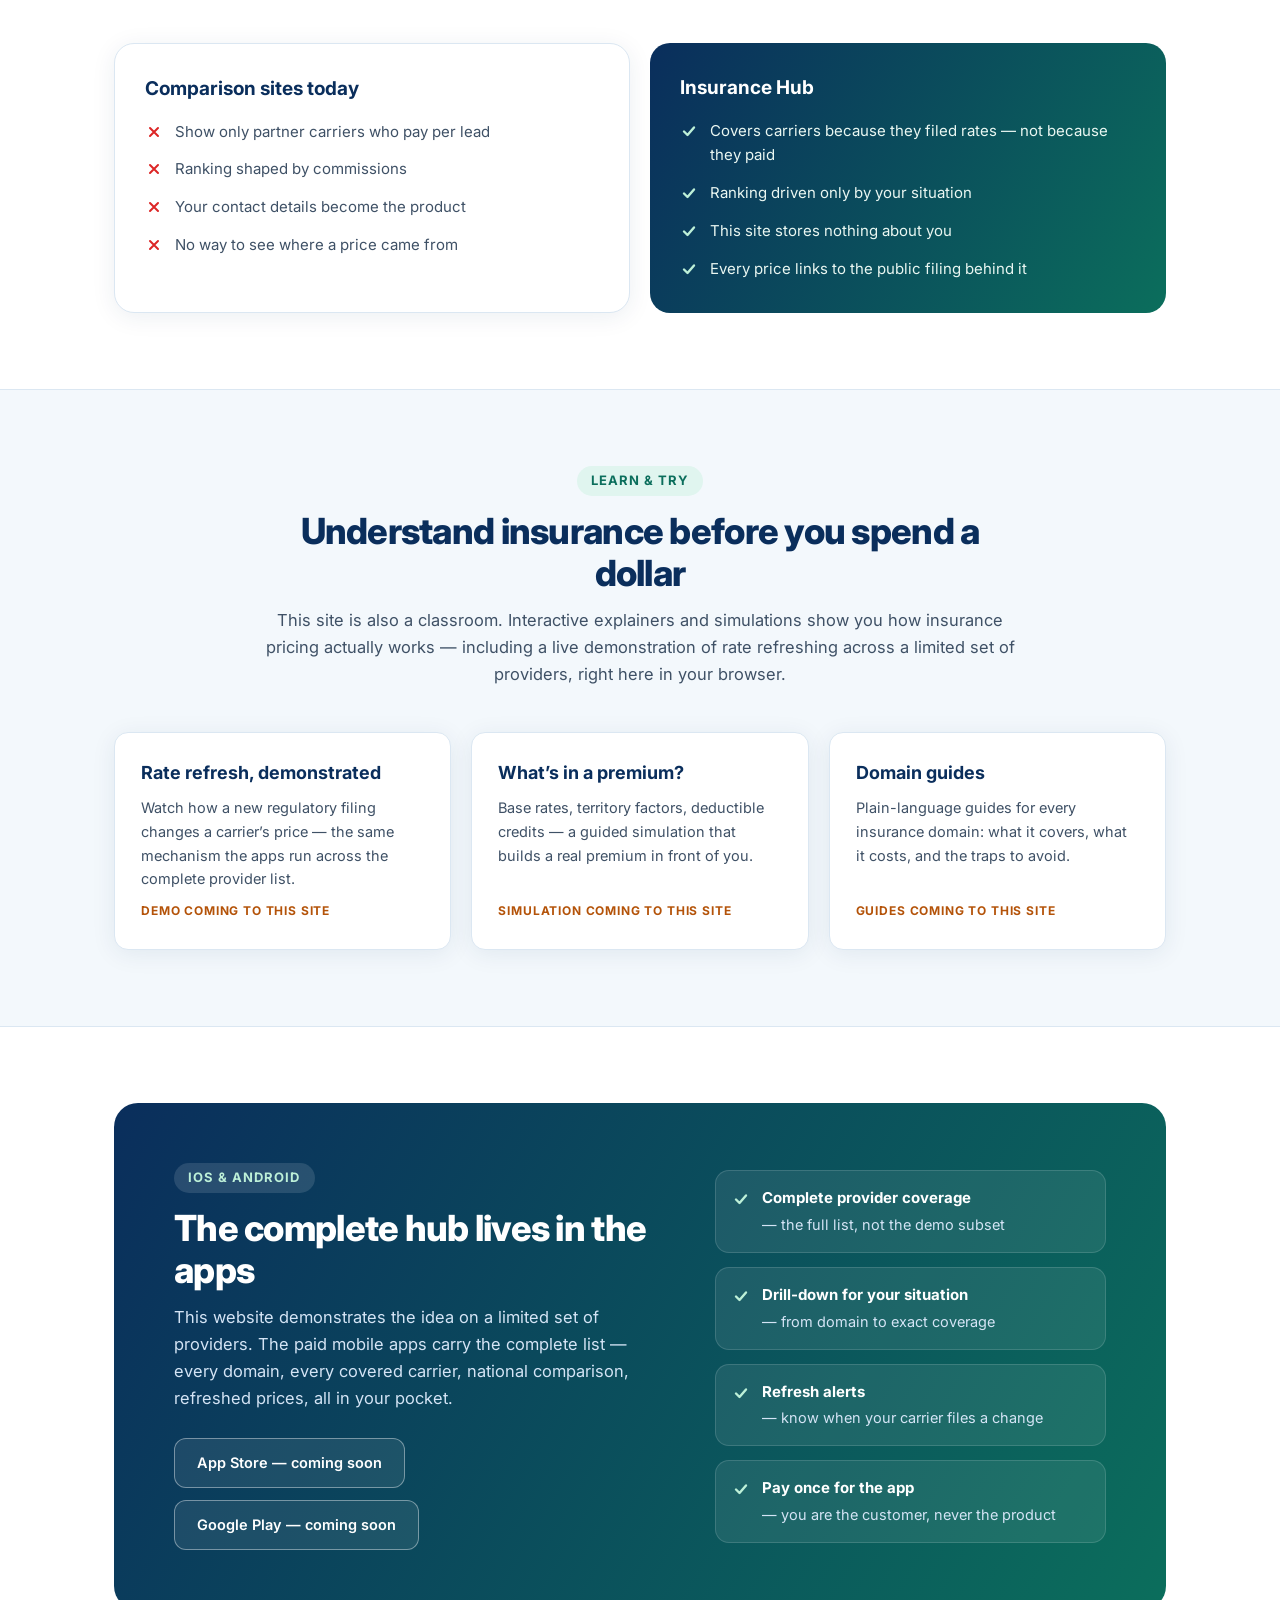
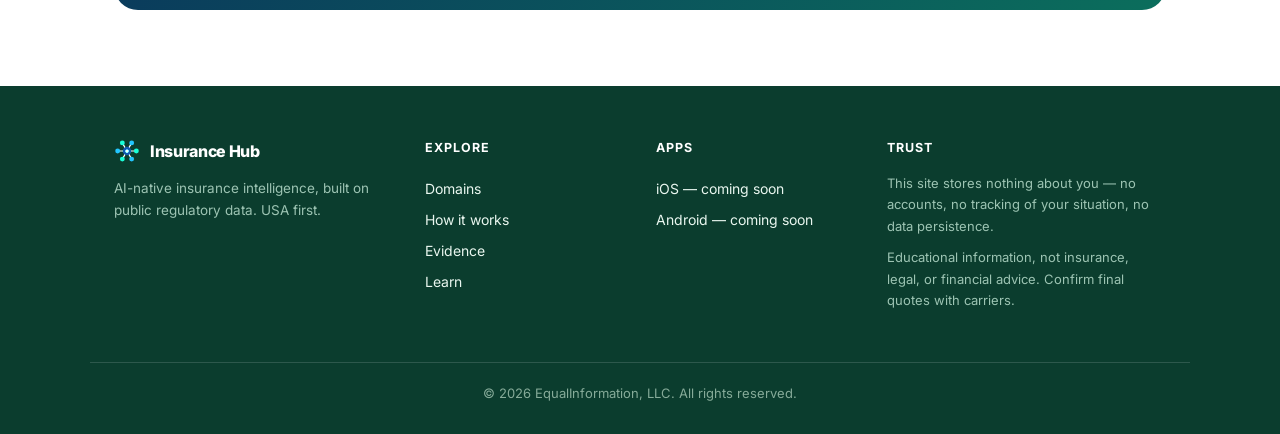
==== commit 18586a60: "Replace shield logo with hub-and-spoke network mark Co-Authored-By: Claude Fable 5 <noreply@anthropi" ====
--- a/index.html
+++ b/index.html
@@ -6,7 +6,7 @@
 <title>Insurance Hub — Every insurance. One hub. The honest price.</title>
 <meta name="description" content="AI-native insurance intelligence for the USA. Every insurance domain in one hub, with comparative prices computed from public regulatory data — rate filings, CMS, OpenFEMA, USDA — refreshed as carriers file changes.">
 <link rel="canonical" href="https://equalinformation.com/insurance-site/">
-<link rel="icon" type="image/svg+xml" href="assets/img/favicon.svg">
+<link rel="icon" type="image/svg+xml" href="assets/img/favicon.svg?v=2">
 <meta name="theme-color" content="#FFFFFF">
 <meta property="og:title" content="Insurance Hub — Every insurance. One hub. The honest price.">
 <meta property="og:description" content="AI-native insurance intelligence. All insurance domains, comparative prices from public regulatory filings, refreshed as rates change.">
@@ -24,7 +24,7 @@
 <nav aria-label="Main">
   <div class="nav-inner">
     <a href="./" class="brand">
-      <img src="assets/img/favicon.svg" alt="" width="30" height="30">
+      <img src="assets/img/favicon.svg?v=2" alt="" width="30" height="30">
       <span>Insurance&nbsp;Hub</span>
     </a>
     <ul class="nav-links" id="nav-links">
@@ -280,7 +280,7 @@
   <div class="wrap foot-grid">
     <div class="foot-brand">
       <a href="./" class="brand brand-foot">
-        <img src="assets/img/favicon.svg" alt="" width="26" height="26">
+        <img src="assets/img/favicon.svg?v=2" alt="" width="26" height="26">
         <span>Insurance&nbsp;Hub</span>
       </a>
       <p>AI-native insurance intelligence, built on public regulatory data. USA first.</p>
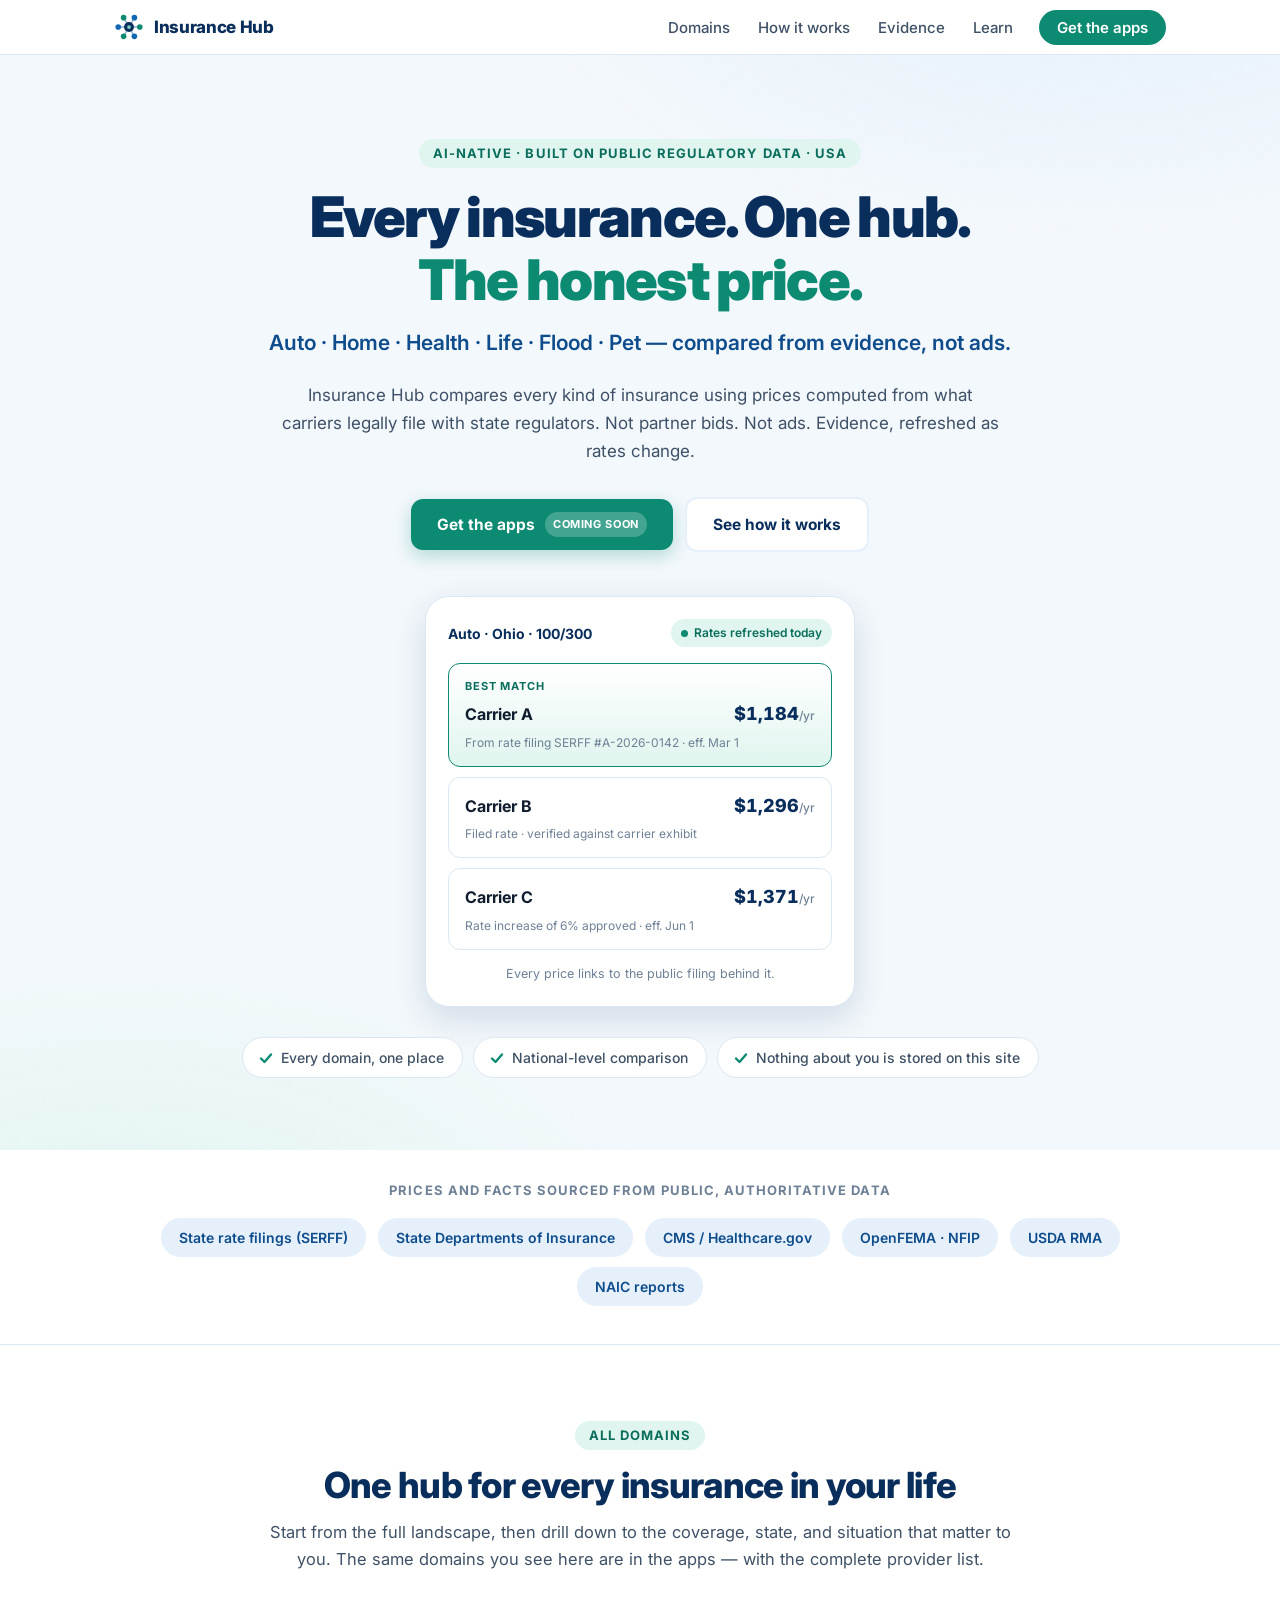
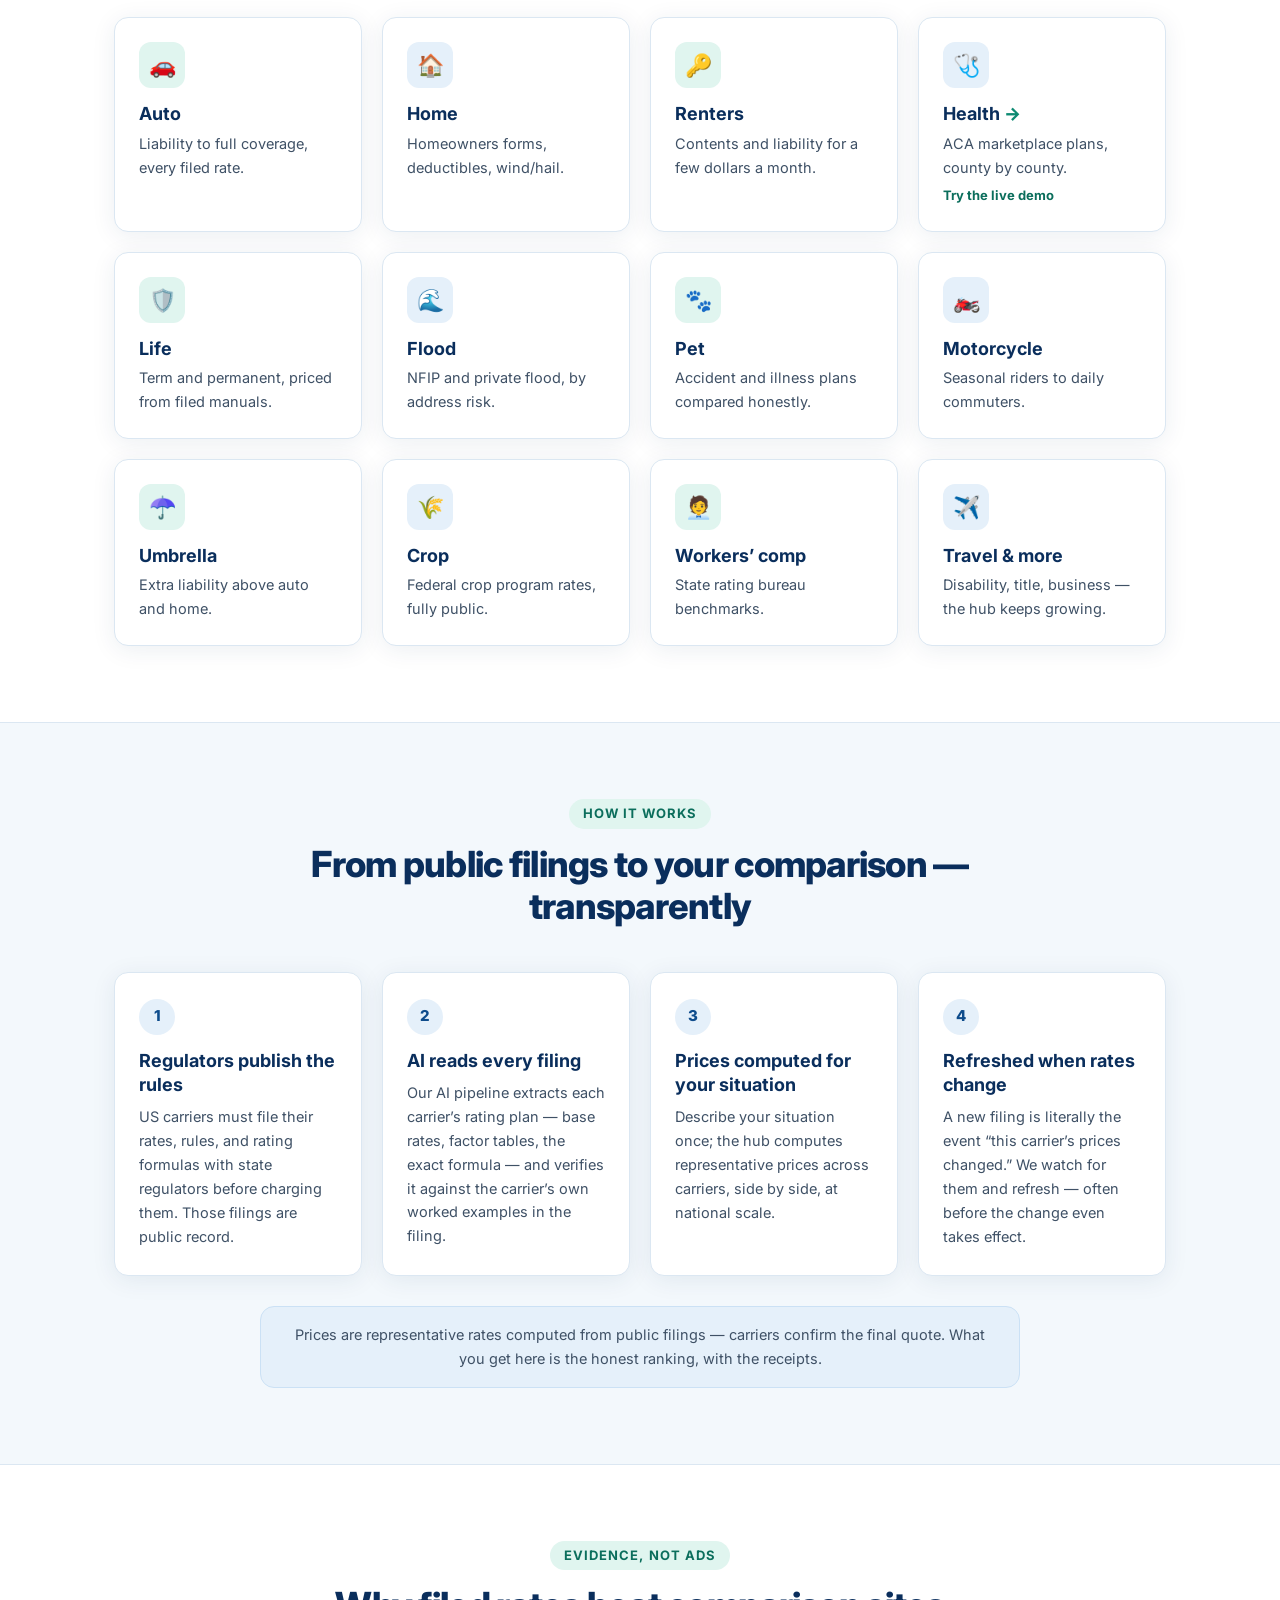
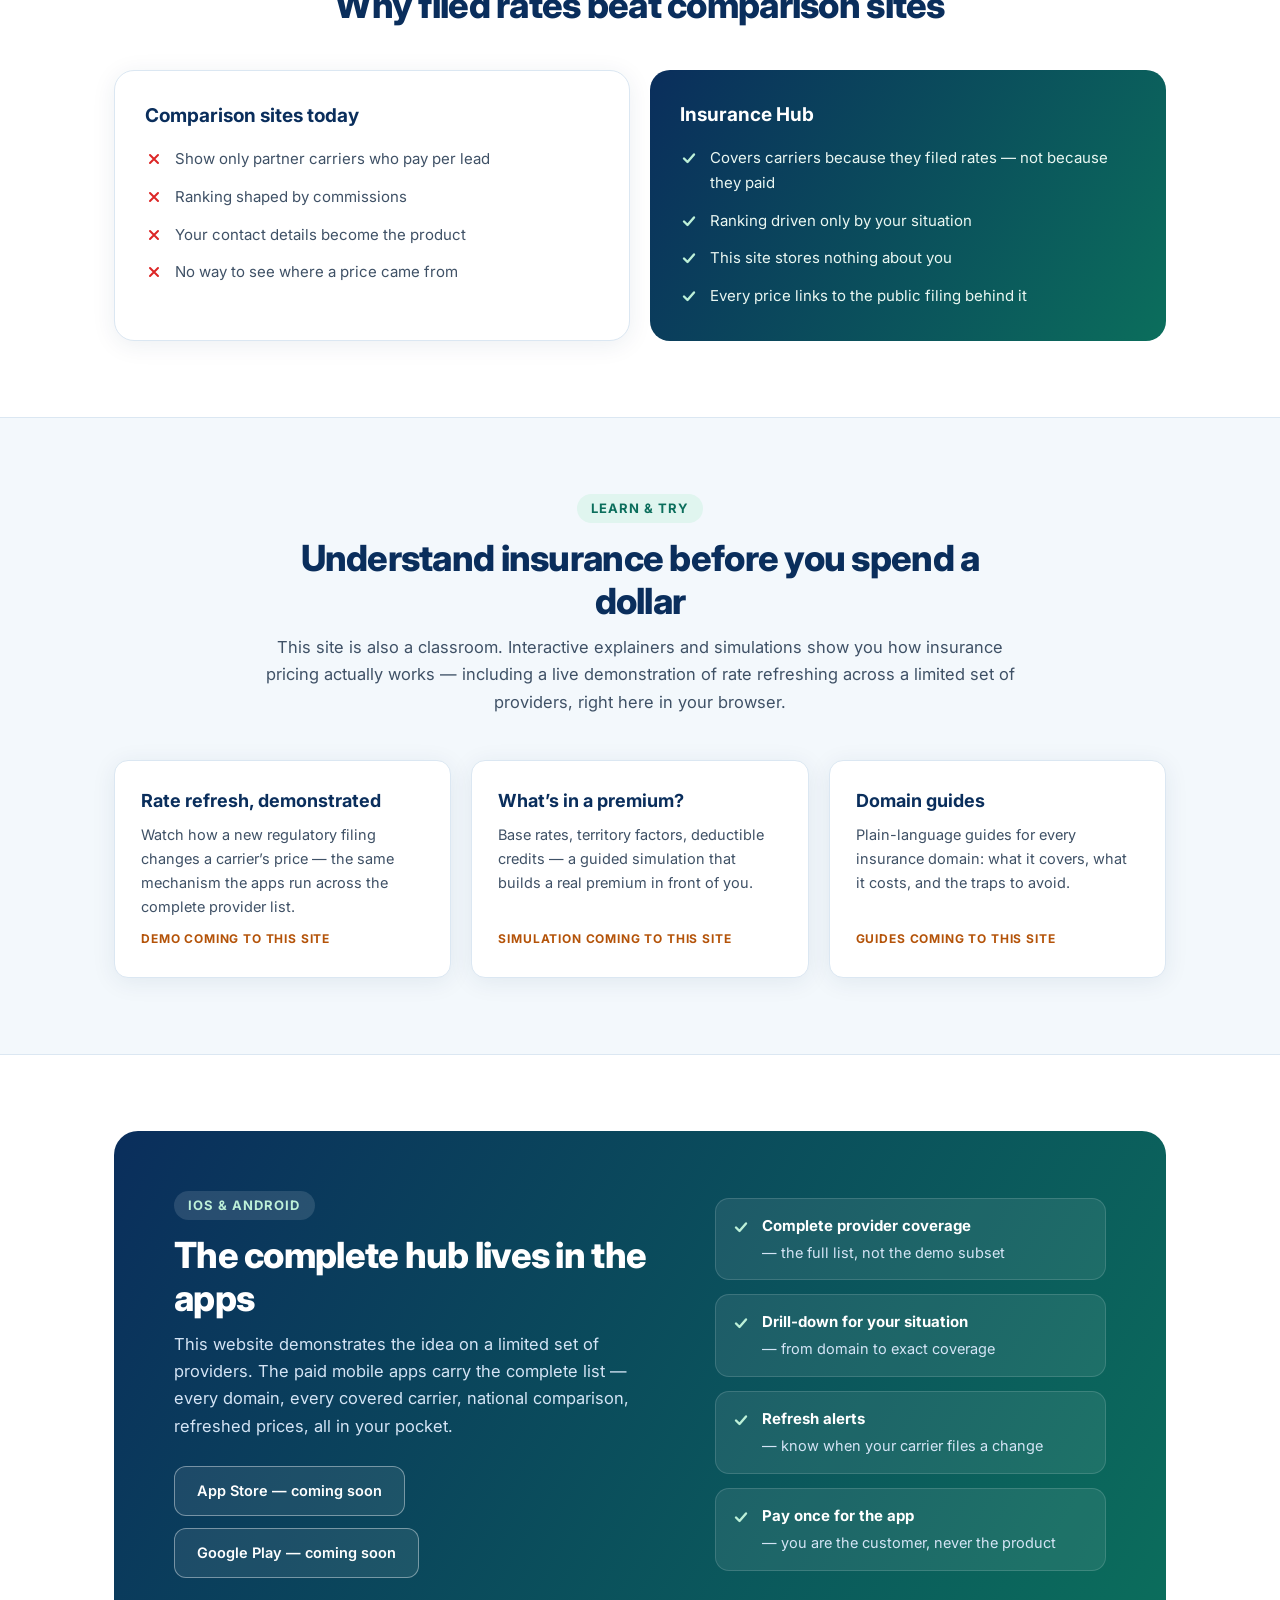
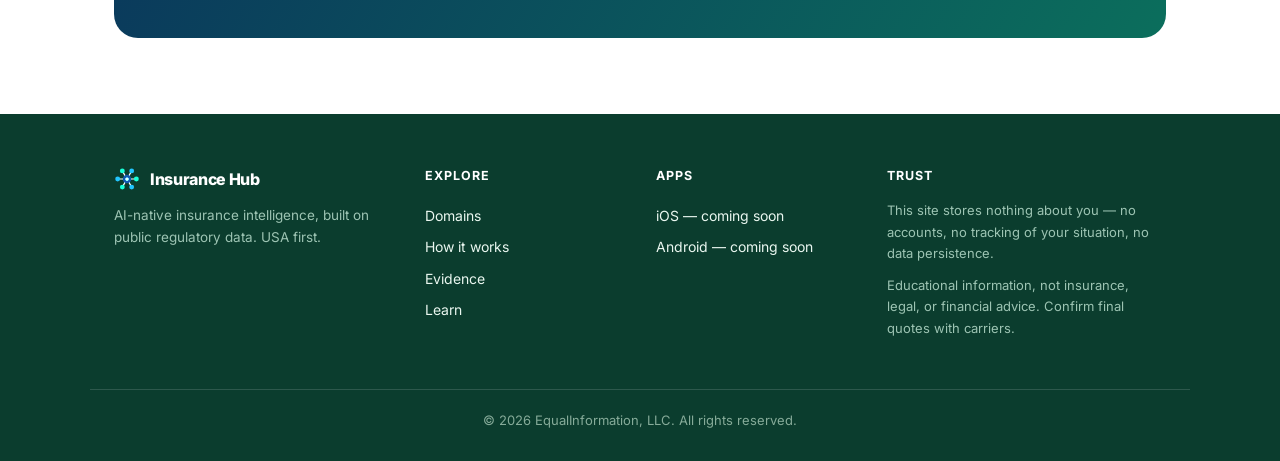
==== commit 5988f3b0: "Implement Health domain page: education + live demo on real CMS PY2026 data health/ page with intera" ====
--- a/index.html
+++ b/index.html
@@ -15,7 +15,7 @@
 <link rel="preconnect" href="https://fonts.googleapis.com">
 <link rel="preconnect" href="https://fonts.gstatic.com" crossorigin>
 <link href="https://fonts.googleapis.com/css2?family=Inter:wght@400;500;600;700;800;900&display=swap" rel="stylesheet">
-<link rel="stylesheet" href="assets/css/style.css?v=6">
+<link rel="stylesheet" href="assets/css/style.css?v=7">
 </head>
 <body>
 
@@ -129,7 +129,7 @@
       <li><span class="d-ico">🚗</span><h3>Auto</h3><p>Liability to full coverage, every filed rate.</p></li>
       <li><span class="d-ico">🏠</span><h3>Home</h3><p>Homeowners forms, deductibles, wind/hail.</p></li>
       <li><span class="d-ico">🔑</span><h3>Renters</h3><p>Contents and liability for a few dollars a month.</p></li>
-      <li><span class="d-ico">🩺</span><h3>Health</h3><p>ACA marketplace plans, county by county.</p></li>
+      <li><a class="card-link" href="health/"><span class="d-ico">🩺</span><h3>Health <span class="go" aria-hidden="true">→</span></h3><p>ACA marketplace plans, county by county. <strong class="try">Try the live demo</strong></p></a></li>
       <li><span class="d-ico">🛡️</span><h3>Life</h3><p>Term and permanent, priced from filed manuals.</p></li>
       <li><span class="d-ico">🌊</span><h3>Flood</h3><p>NFIP and private flood, by address risk.</p></li>
       <li><span class="d-ico">🐾</span><h3>Pet</h3><p>Accident and illness plans compared honestly.</p></li>
--- a/assets/css/style.css
+++ b/assets/css/style.css
@@ -272,6 +272,9 @@
 .domain-grid li:nth-child(even) .d-ico { background: var(--blue-100); }
 .domain-grid h3 { margin-bottom: 5px; }
 .domain-grid p { font-size: 14.5px; color: var(--ink-soft); }
+.domain-grid .card-link { display: block; margin: -24px; padding: 24px; color: inherit; text-decoration: none; border-radius: var(--radius); }
+.domain-grid .go { color: var(--teal-600); font-weight: 800; }
+.domain-grid .try { display: block; margin-top: 6px; font-size: 13px; color: var(--teal-700); }
 
 /* Steps */
 
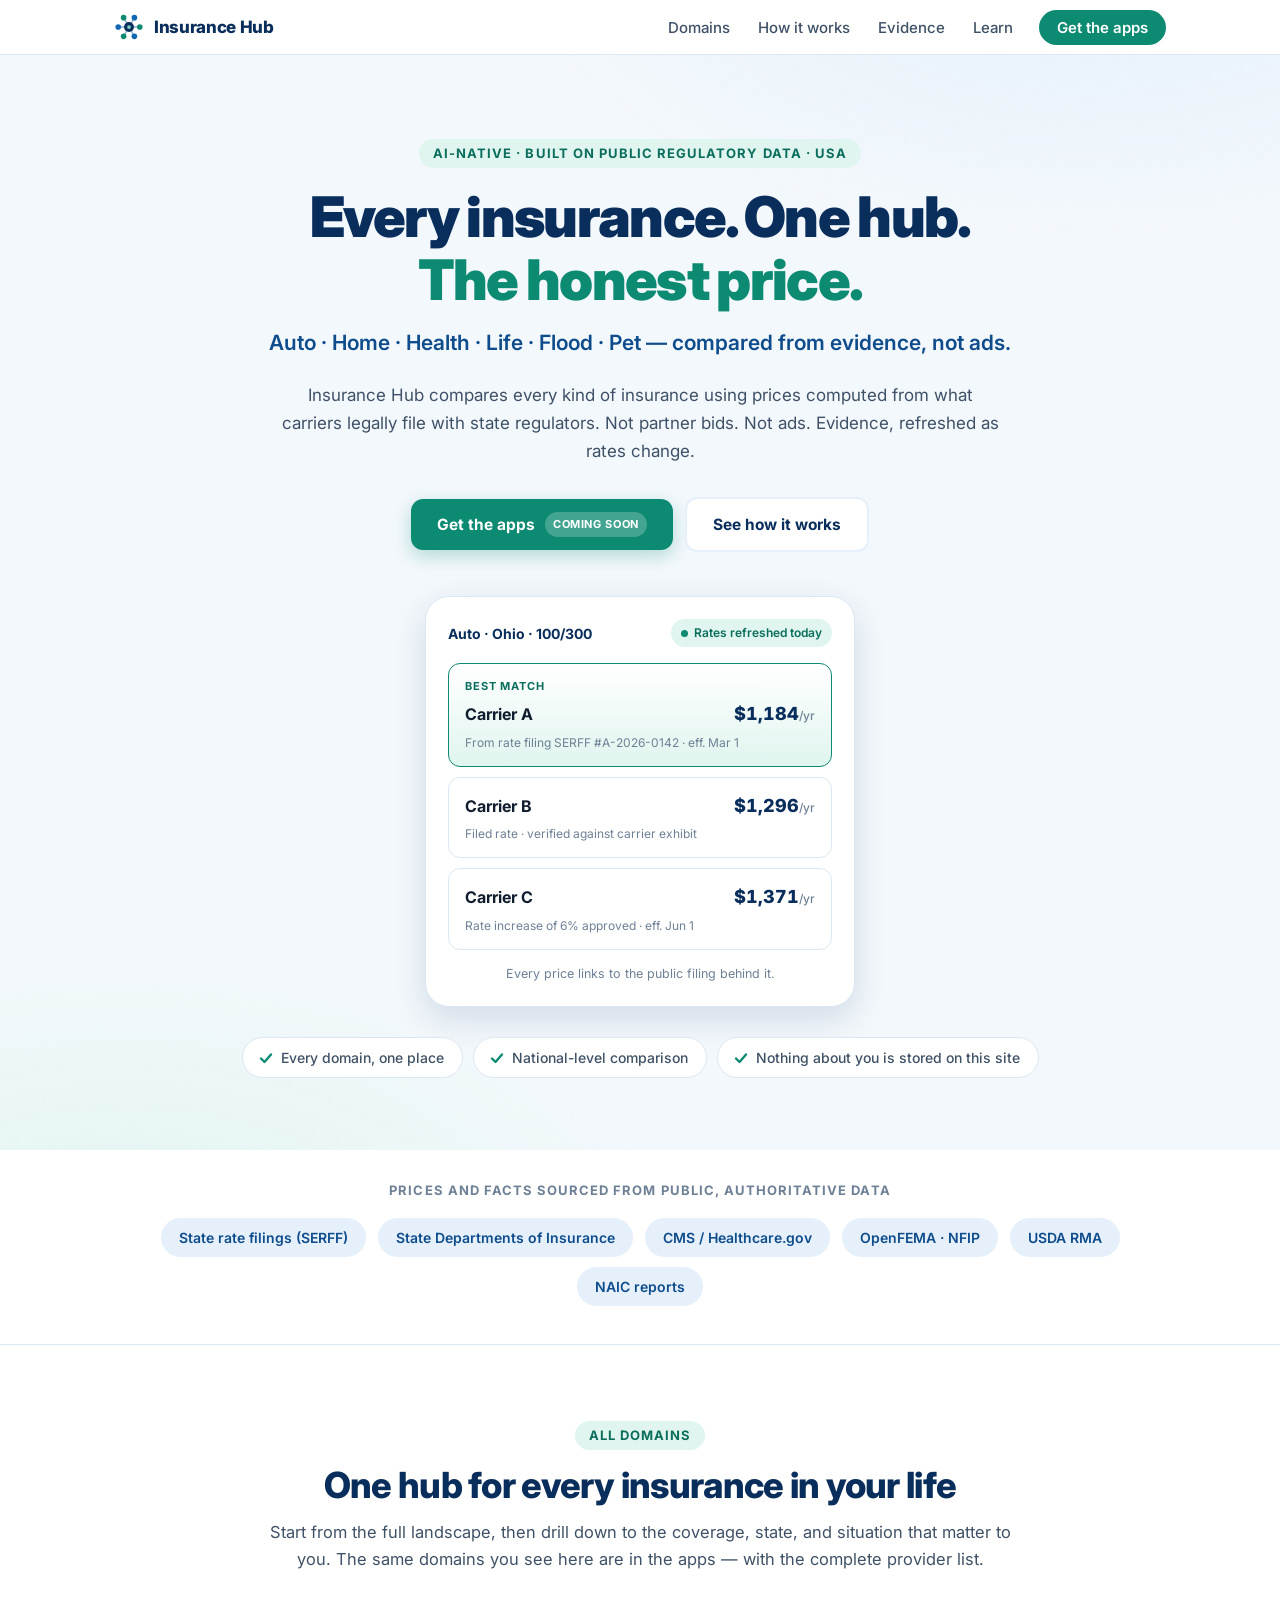
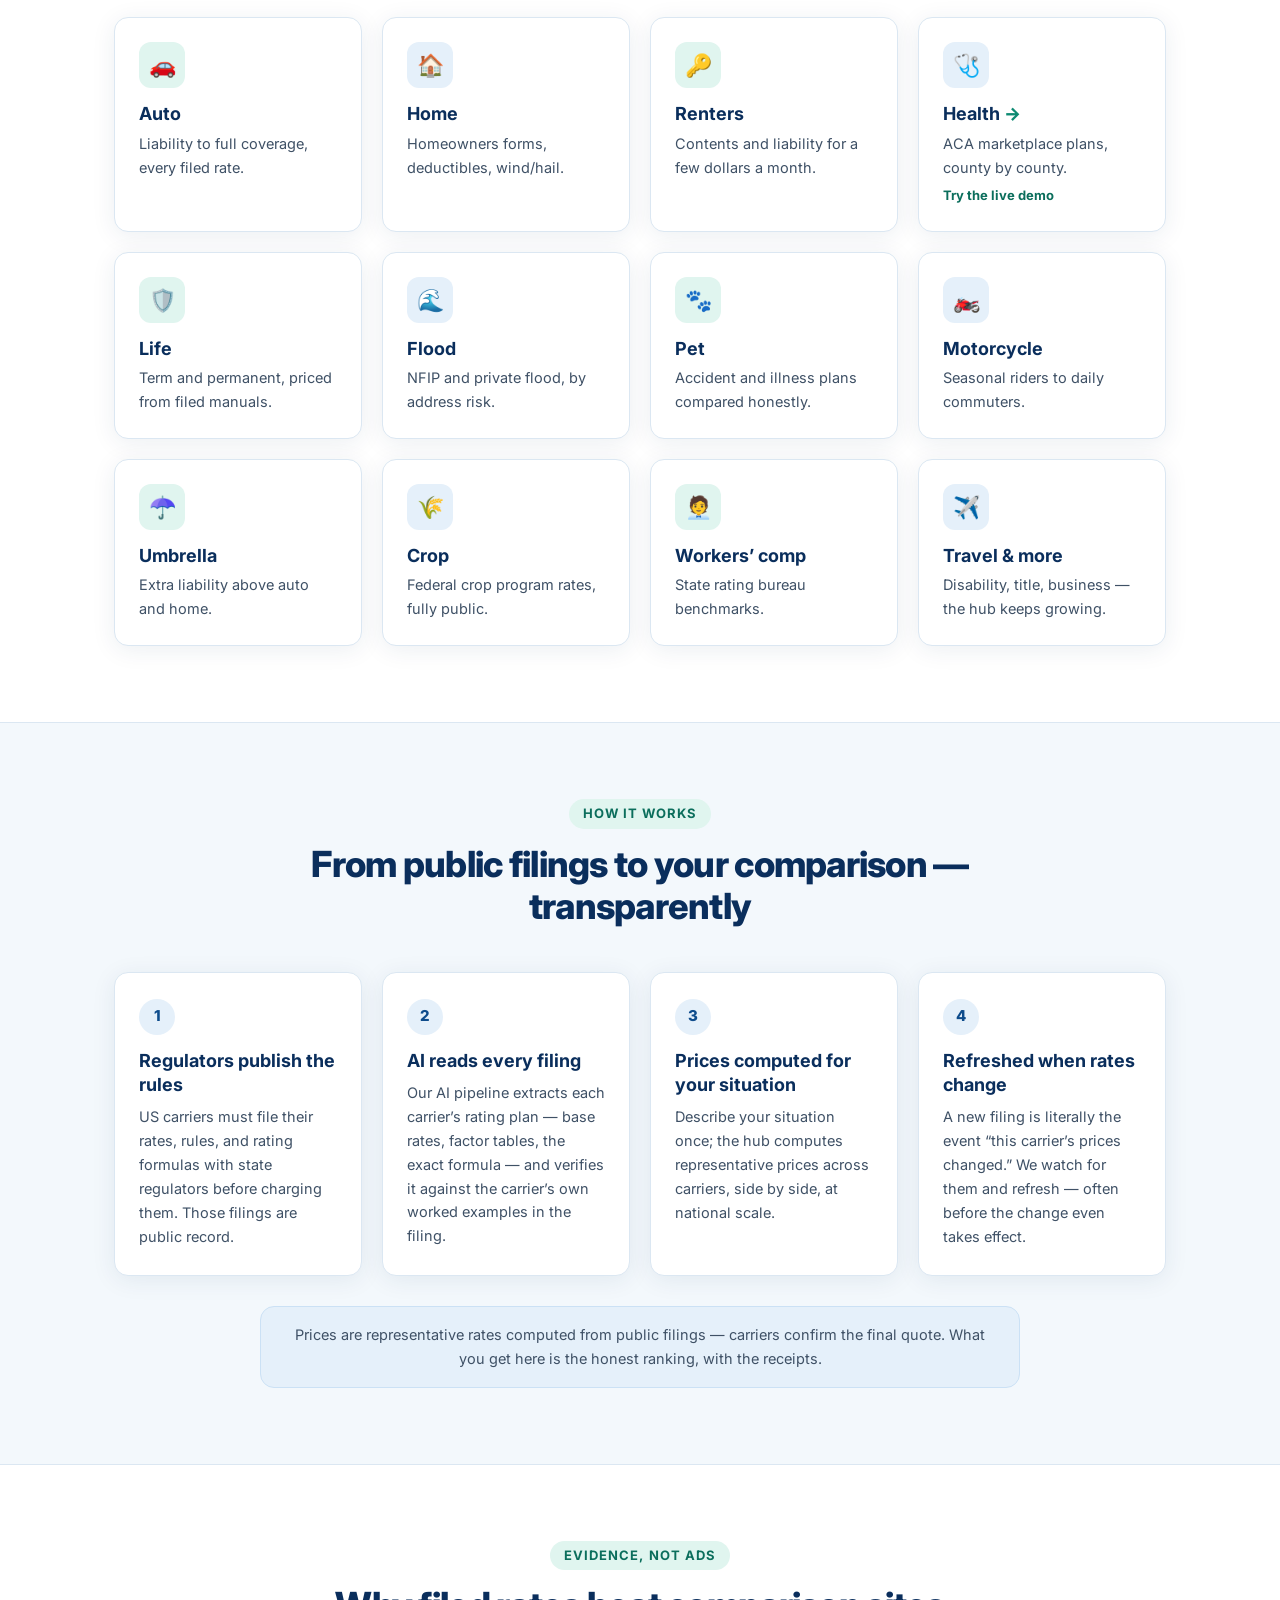
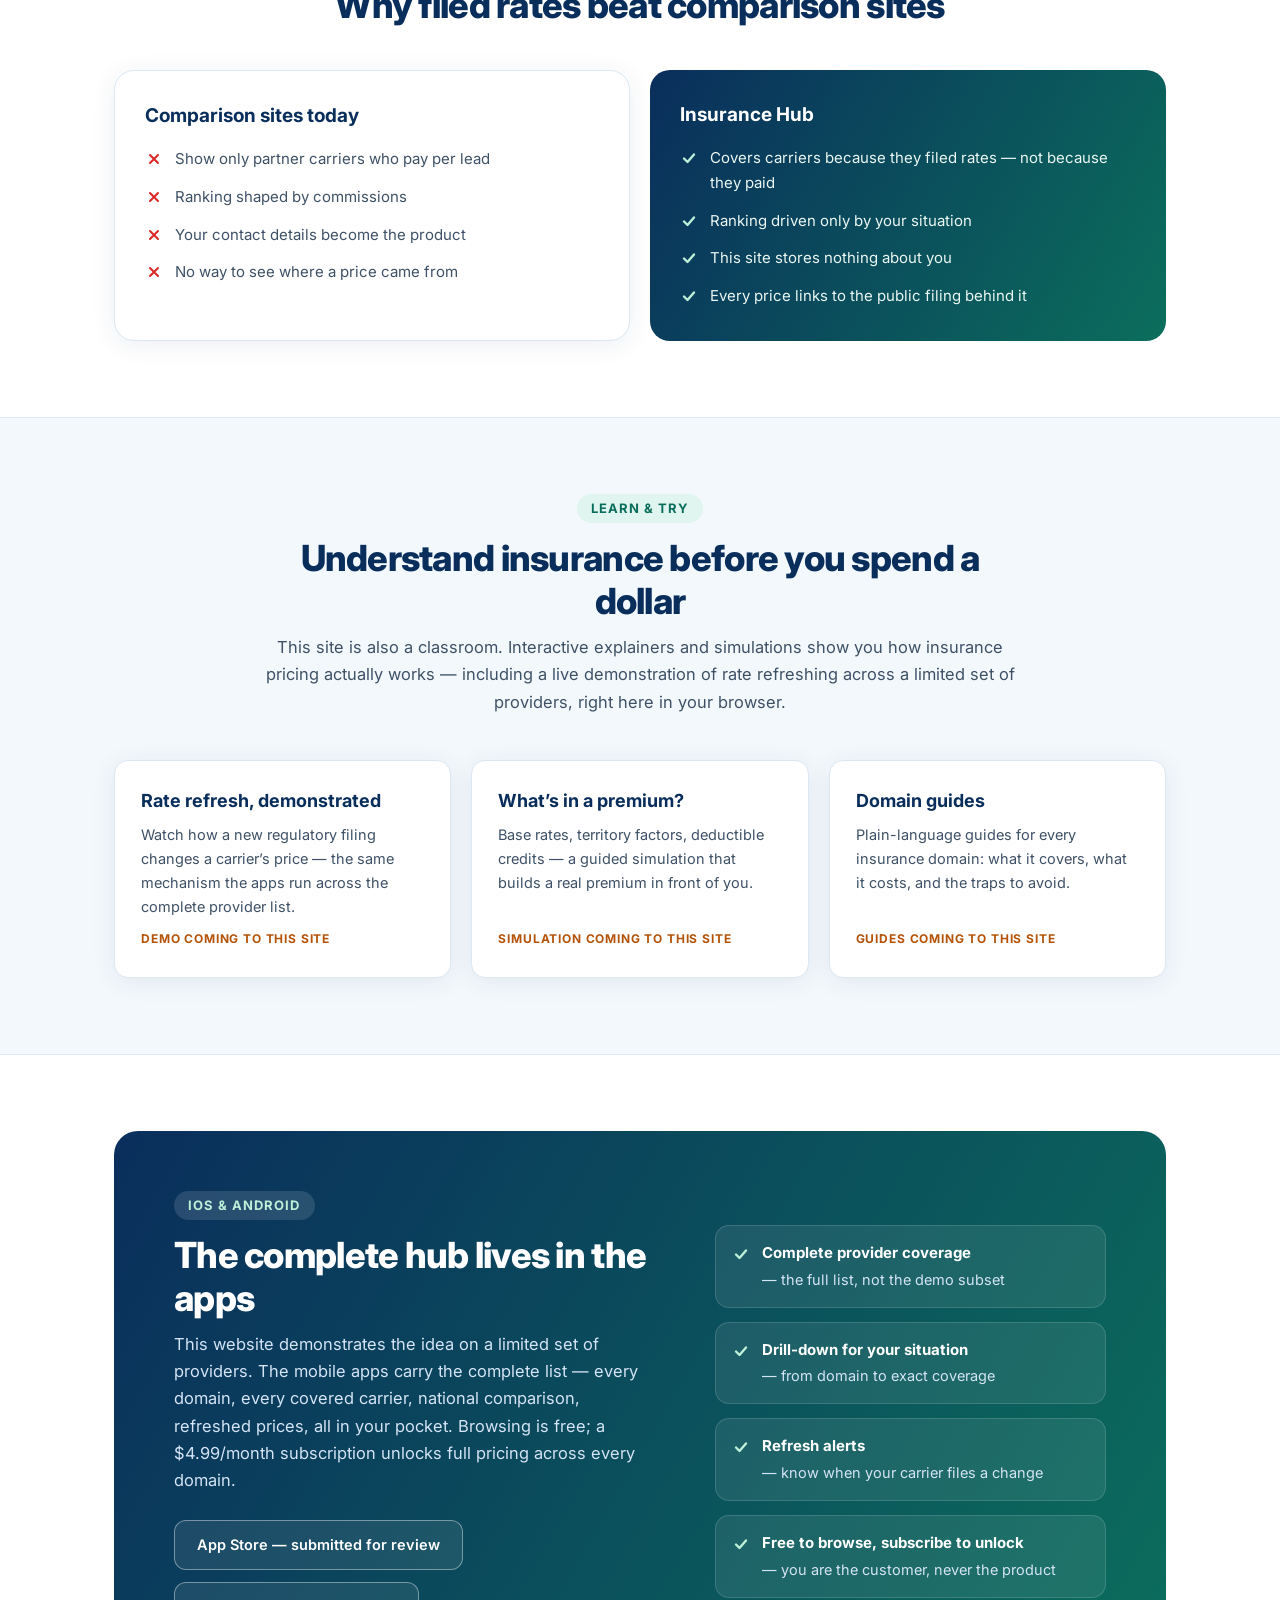
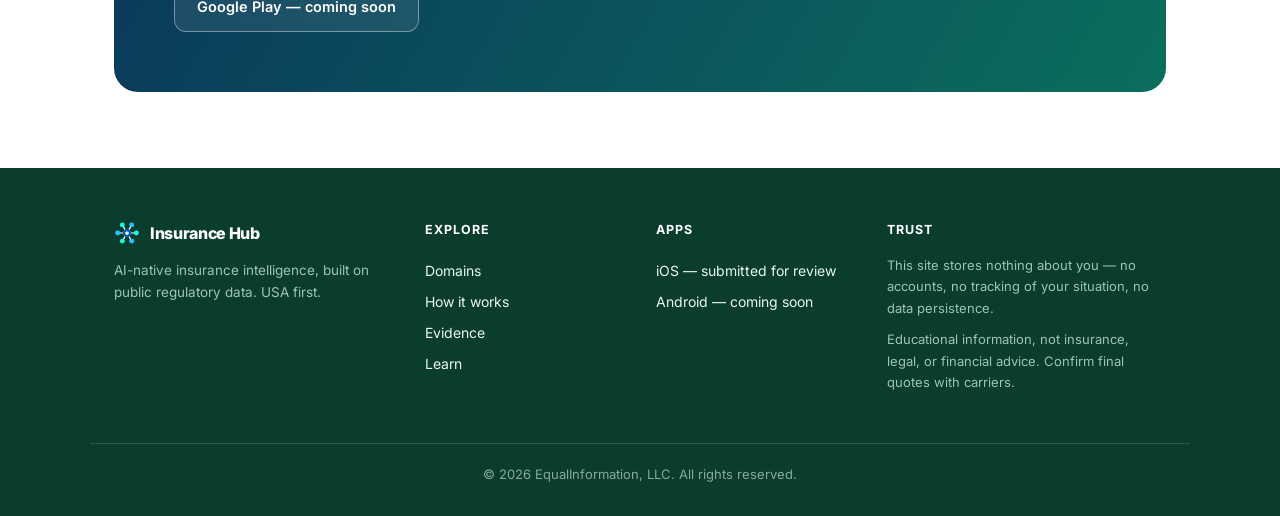
==== commit dea01b95: "Update app CTA copy: subscription model, iOS submitted for review "Pay once for the app" was stale f" ====
--- a/index.html
+++ b/index.html
@@ -256,12 +256,13 @@
       <p class="eyebrow eyebrow-light">iOS &amp; Android</p>
       <h2>The complete hub lives in the apps</h2>
       <p class="section-lede lede-light">
-        This website demonstrates the idea on a limited set of providers. The paid
+        This website demonstrates the idea on a limited set of providers. The
         mobile apps carry the complete list — every domain, every covered carrier,
-        national comparison, refreshed prices, all in your pocket.
+        national comparison, refreshed prices, all in your pocket. Browsing is
+        free; a $4.99/month subscription unlocks full pricing across every domain.
       </p>
       <div class="cta-row">
-        <span class="store-pill">App Store — coming soon</span>
+        <span class="store-pill">App Store — submitted for review</span>
         <span class="store-pill">Google Play — coming soon</span>
       </div>
     </div>
@@ -269,7 +270,7 @@
       <li><strong>Complete provider coverage</strong> — the full list, not the demo subset</li>
       <li><strong>Drill-down for your situation</strong> — from domain to exact coverage</li>
       <li><strong>Refresh alerts</strong> — know when your carrier files a change</li>
-      <li><strong>Pay once for the app</strong> — you are the customer, never the product</li>
+      <li><strong>Free to browse, subscribe to unlock</strong> — you are the customer, never the product</li>
     </ul>
   </div>
 </section>
@@ -294,7 +295,7 @@
     </div>
     <div class="foot-col">
       <h4>Apps</h4>
-      <a href="#apps">iOS — coming soon</a>
+      <a href="#apps">iOS — submitted for review</a>
       <a href="#apps">Android — coming soon</a>
     </div>
     <div class="foot-col">
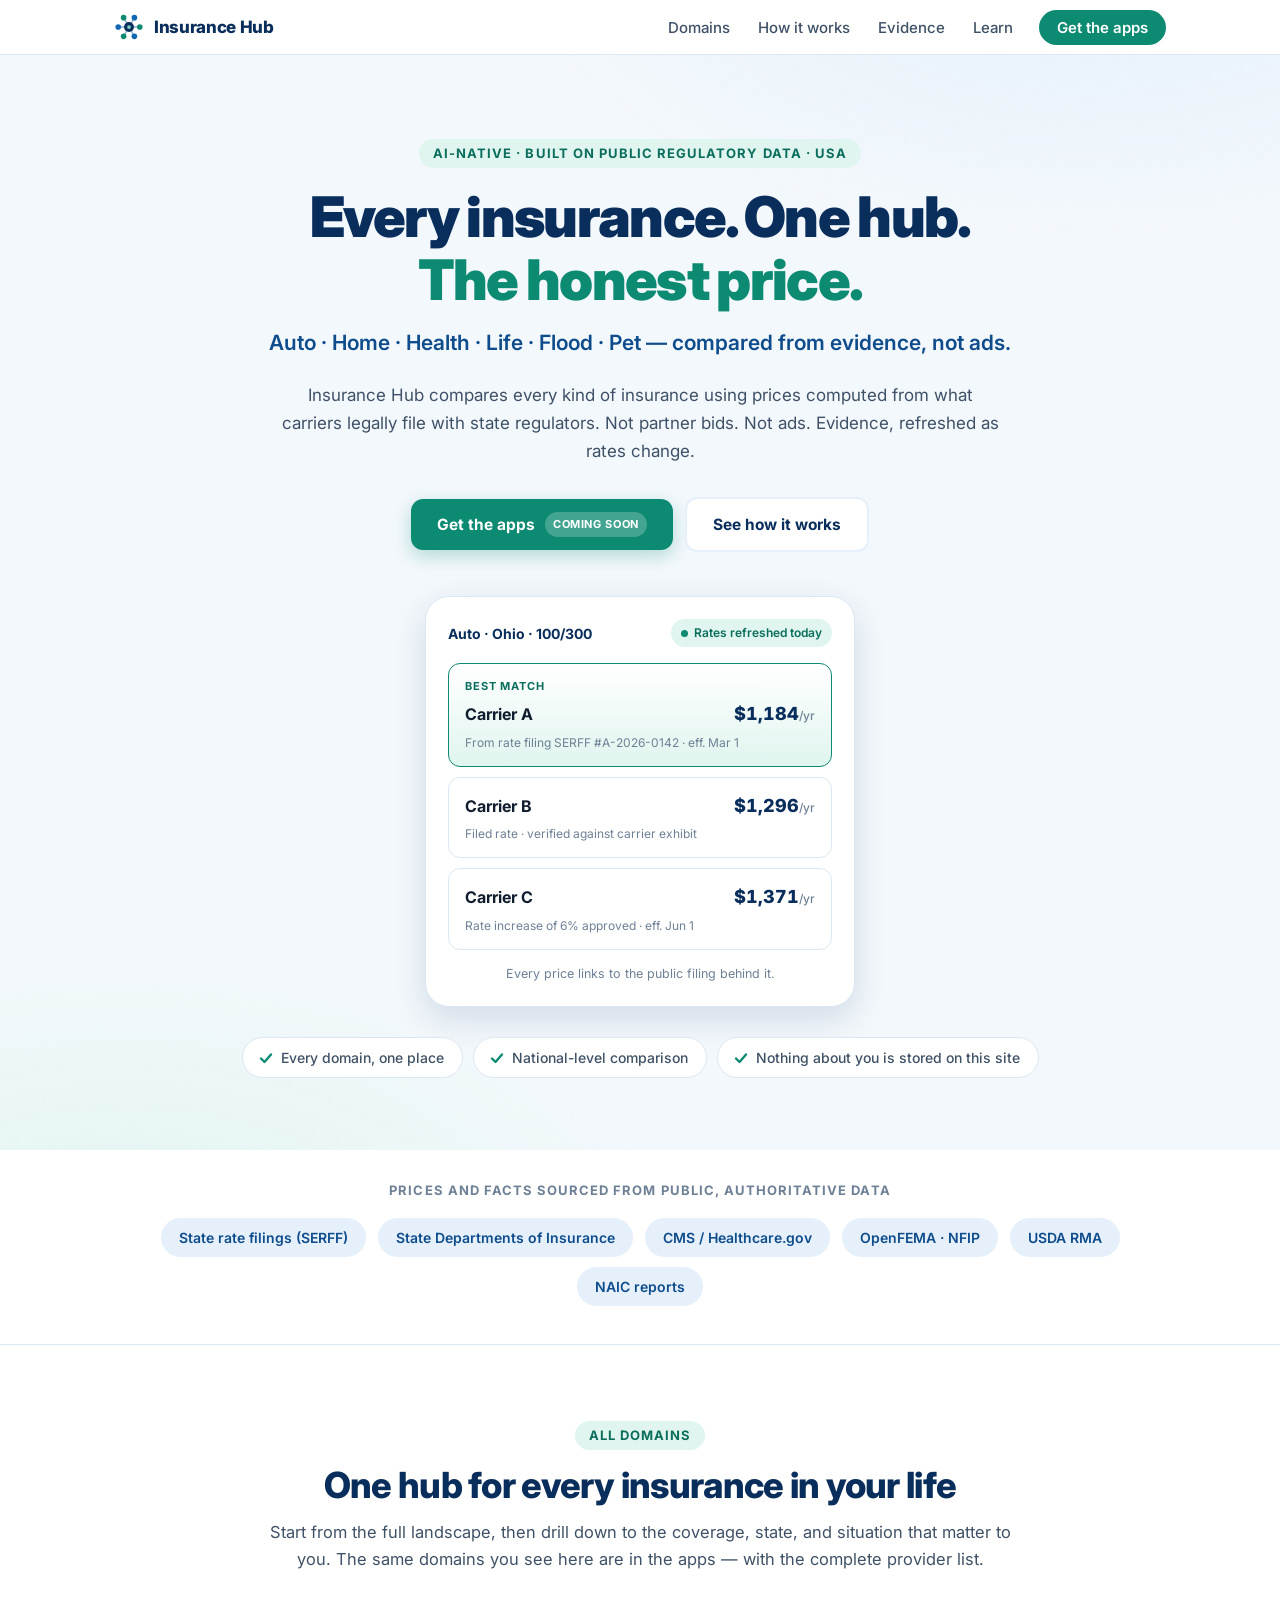
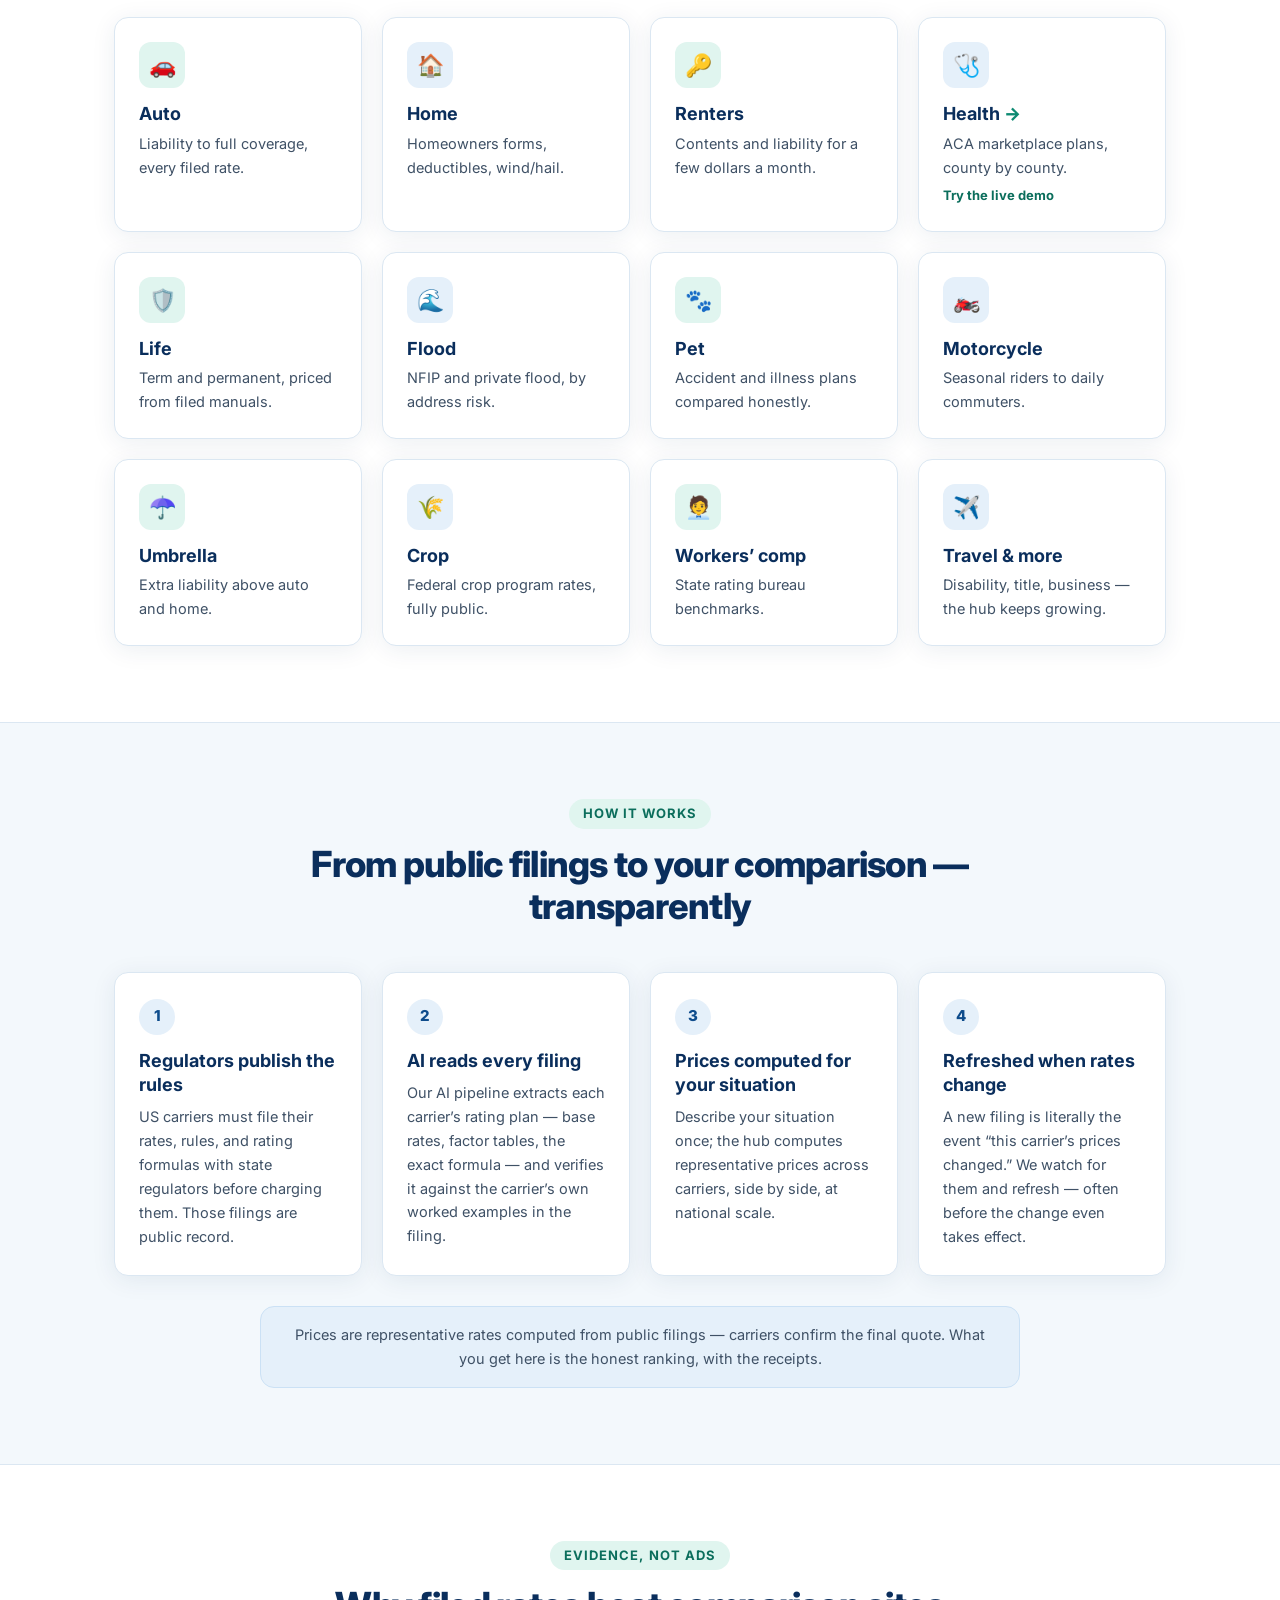
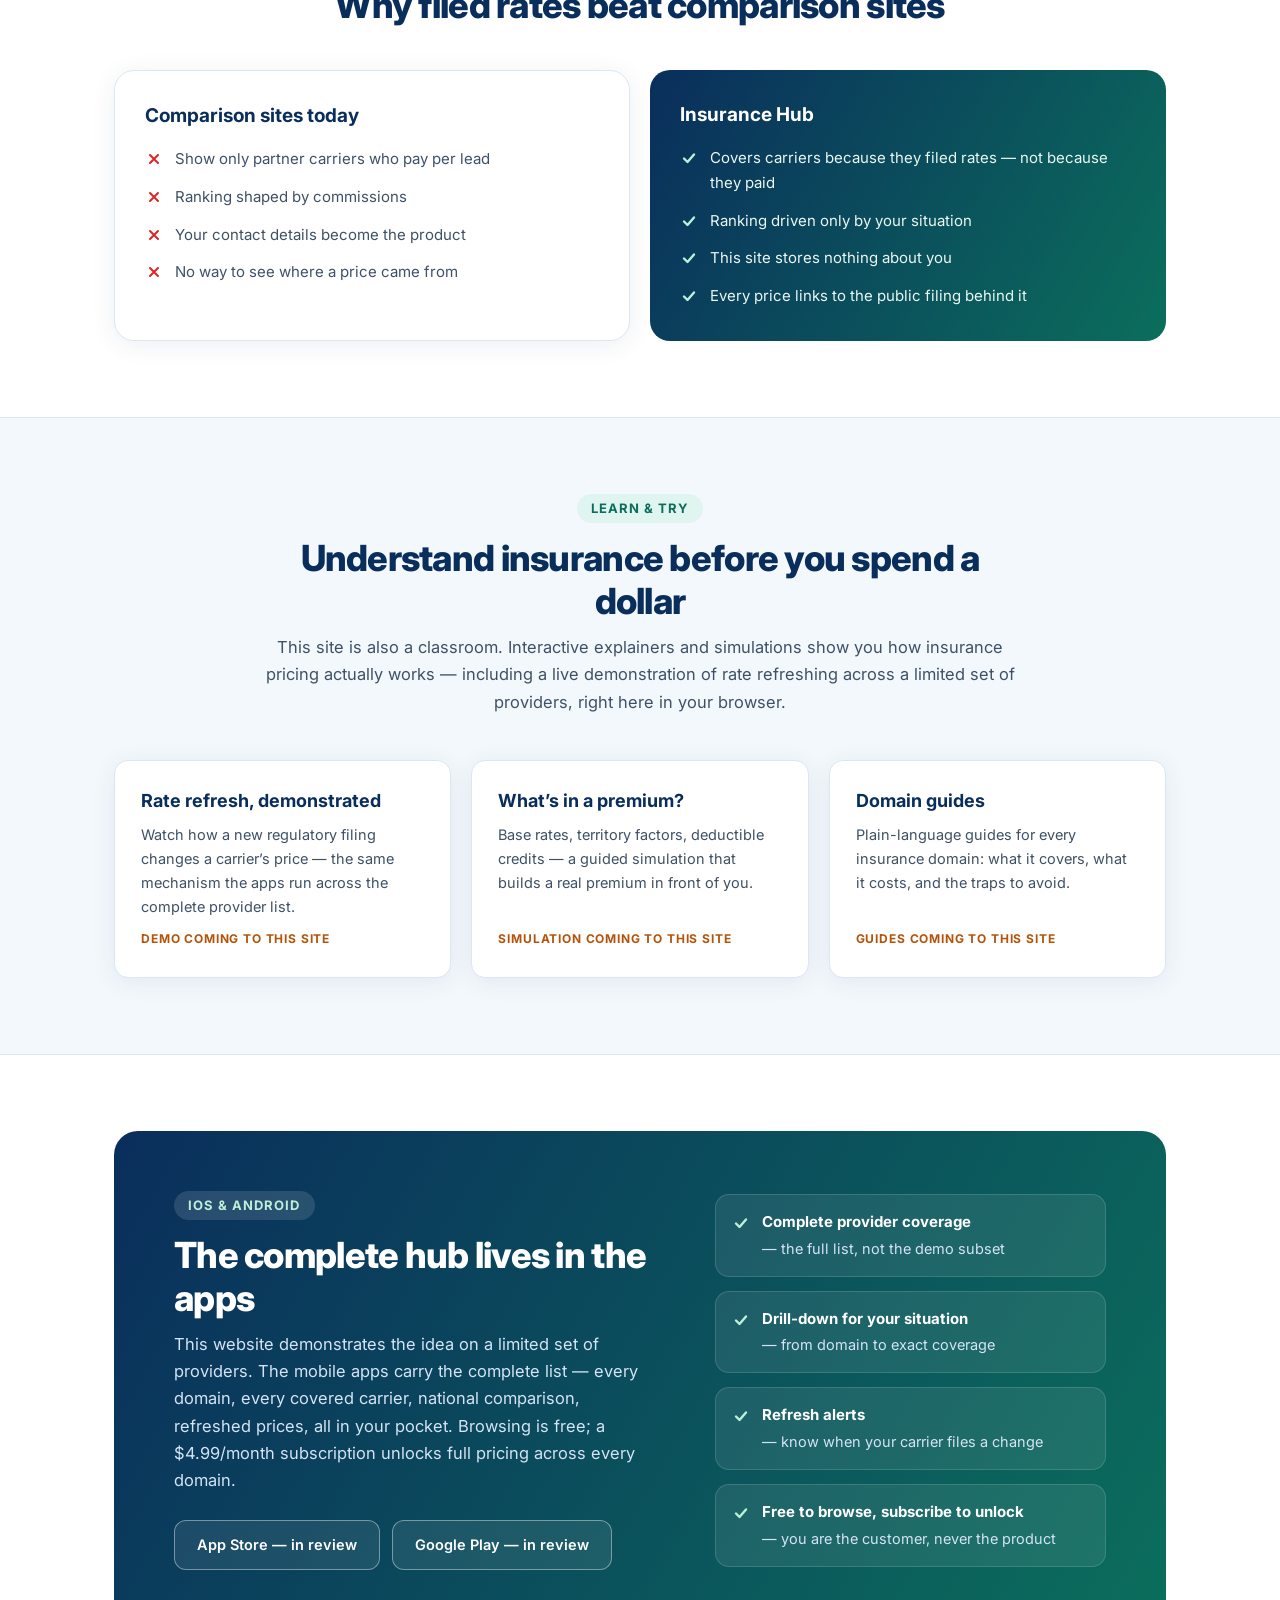
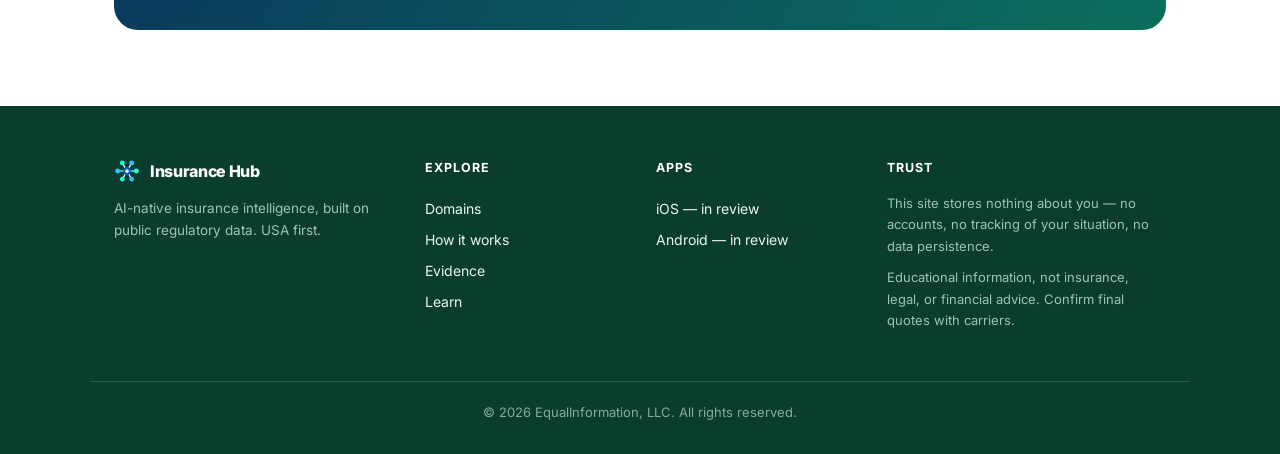
==== commit 00f6b264: "Both apps now in review (App Store + Play Store)" ====
--- a/index.html
+++ b/index.html
@@ -262,8 +262,8 @@
         free; a $4.99/month subscription unlocks full pricing across every domain.
       </p>
       <div class="cta-row">
-        <span class="store-pill">App Store — submitted for review</span>
-        <span class="store-pill">Google Play — coming soon</span>
+        <span class="store-pill">App Store — in review</span>
+        <span class="store-pill">Google Play — in review</span>
       </div>
     </div>
     <ul class="apps-points">
@@ -295,8 +295,8 @@
     </div>
     <div class="foot-col">
       <h4>Apps</h4>
-      <a href="#apps">iOS — submitted for review</a>
-      <a href="#apps">Android — coming soon</a>
+      <a href="#apps">iOS — in review</a>
+      <a href="#apps">Android — in review</a>
     </div>
     <div class="foot-col">
       <h4>Trust</h4>
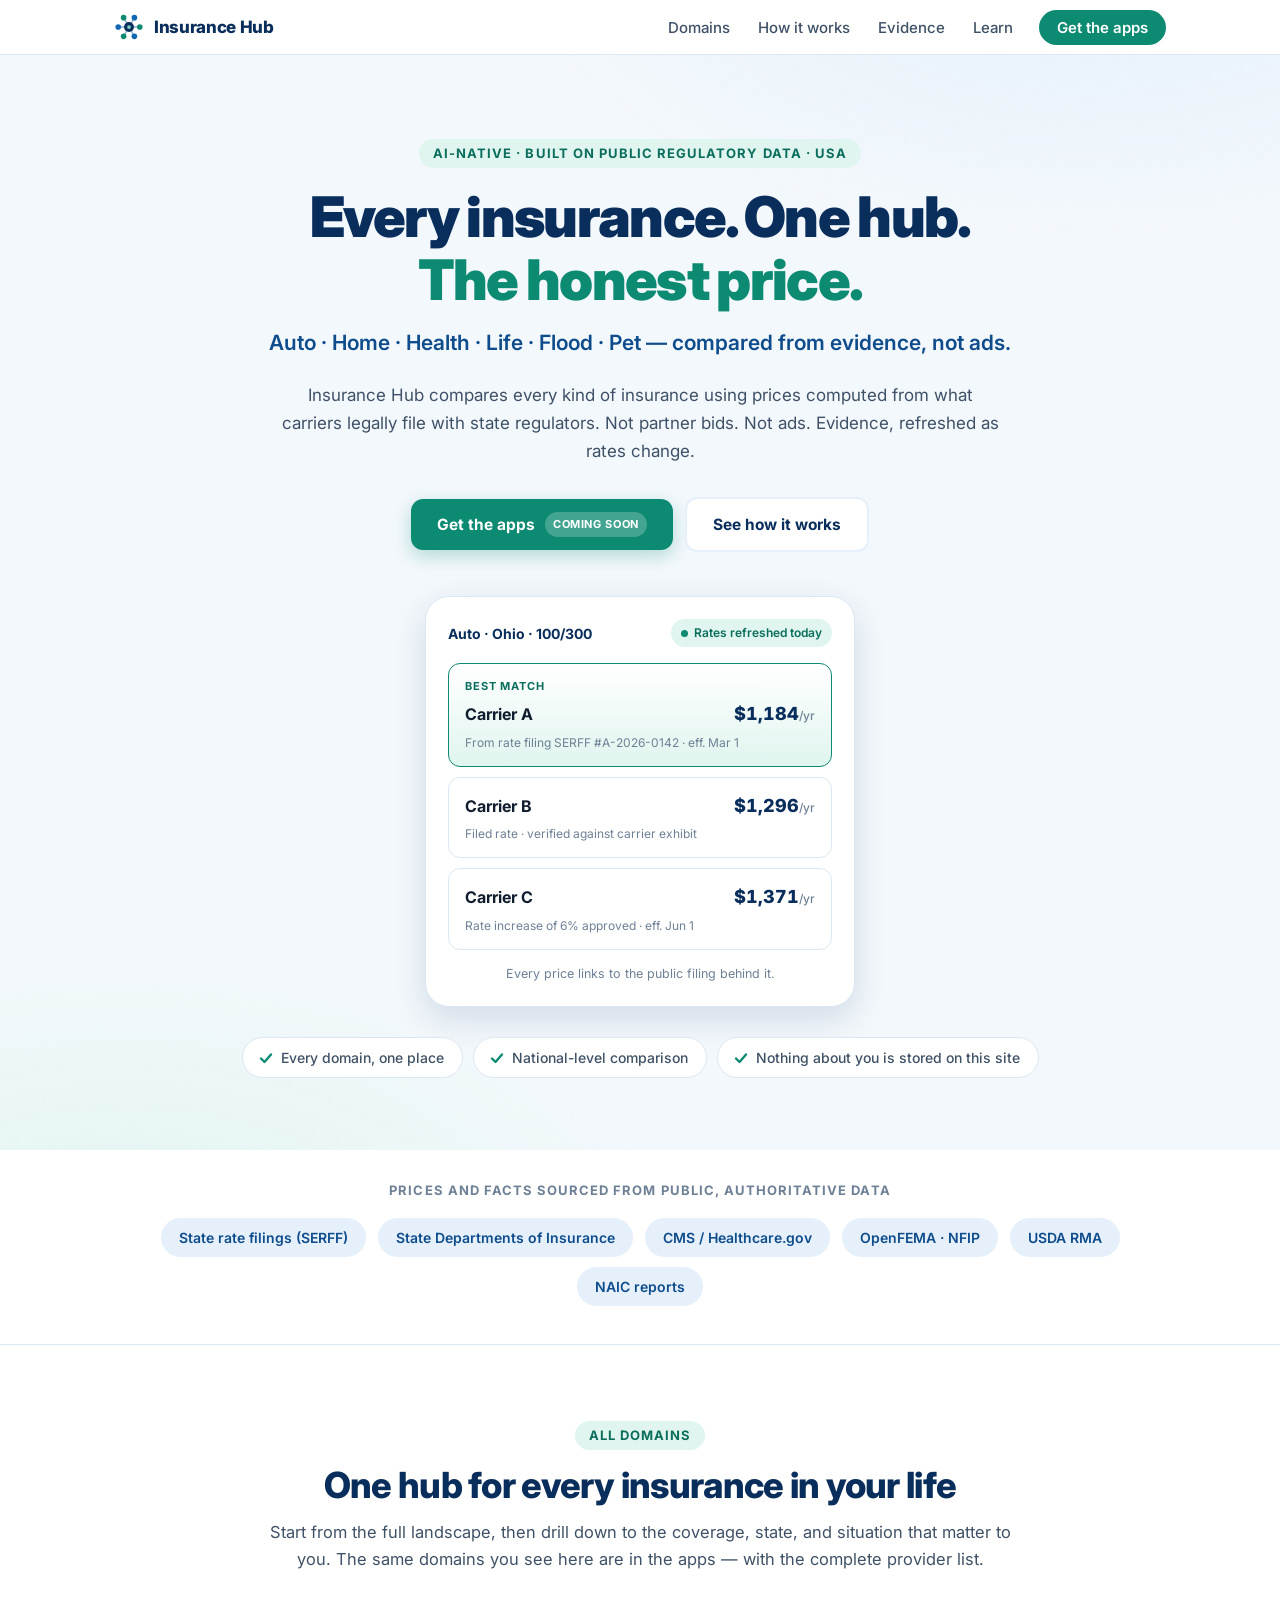
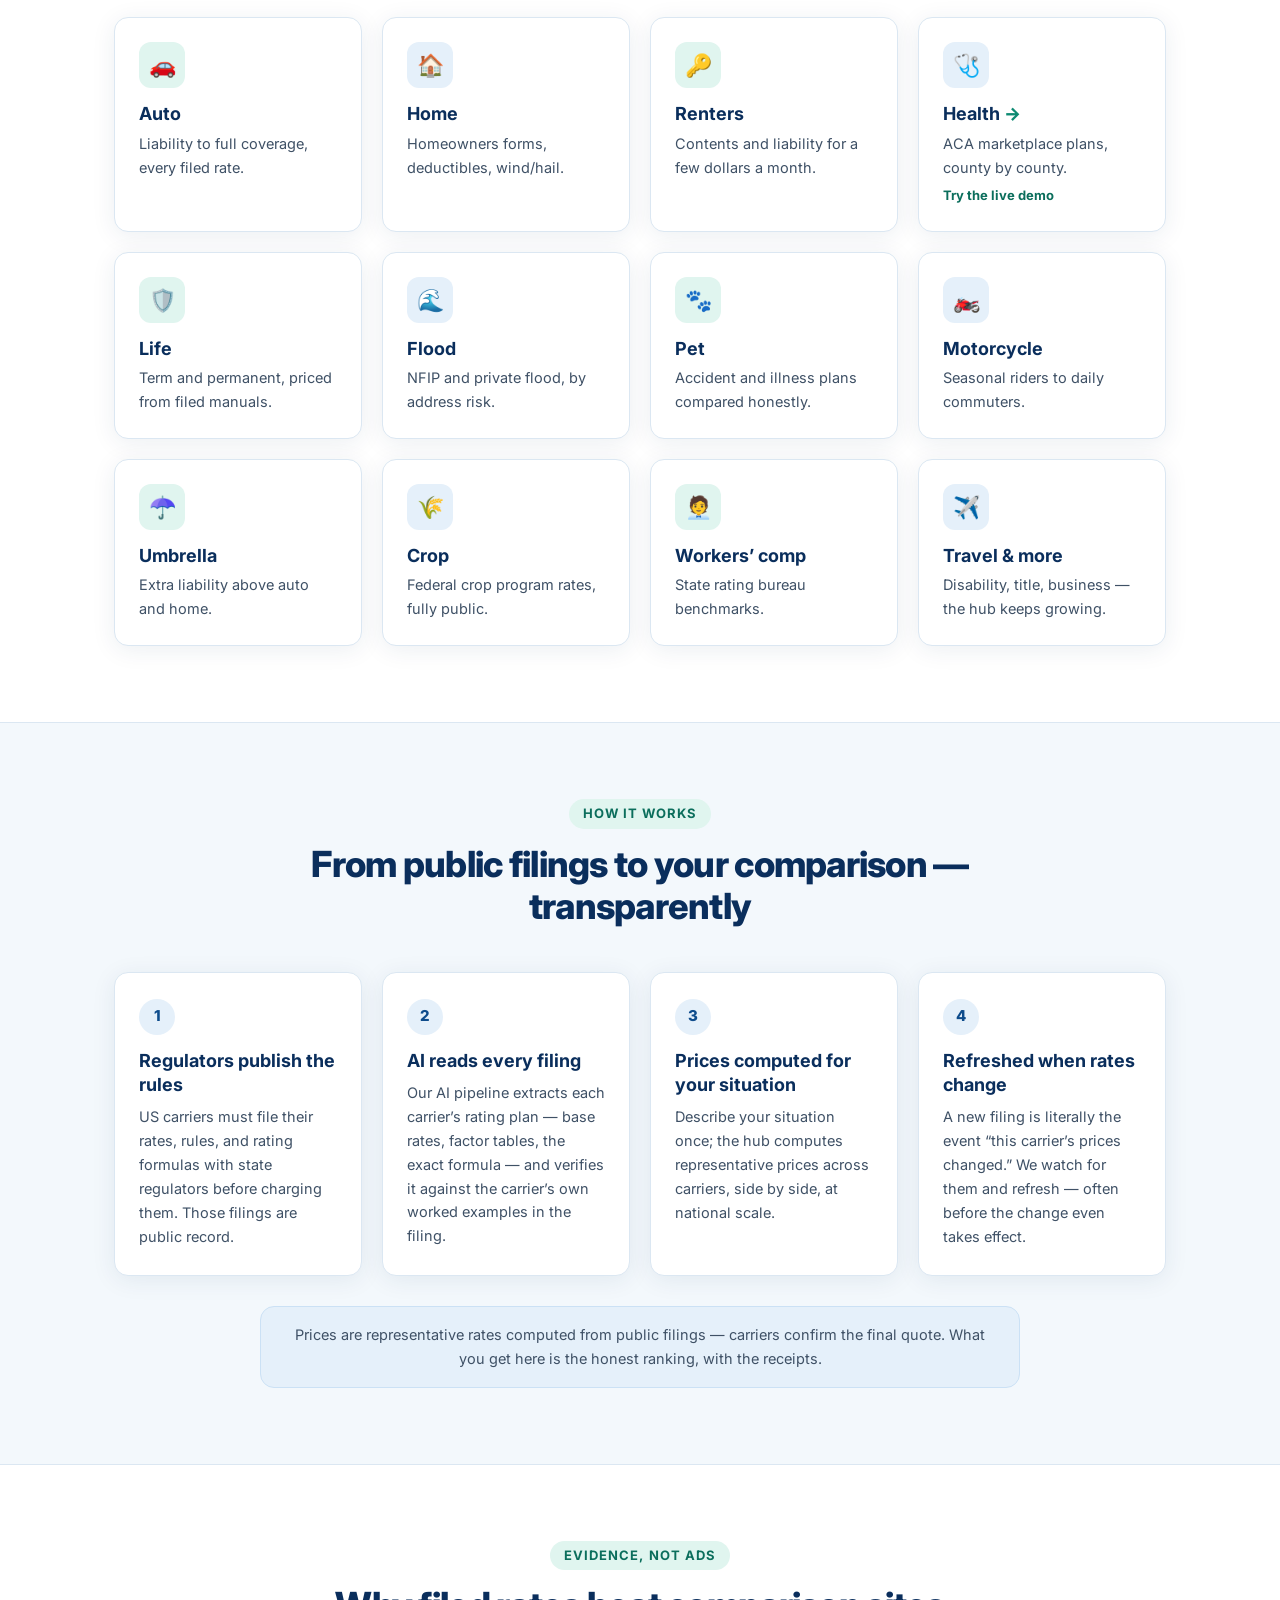
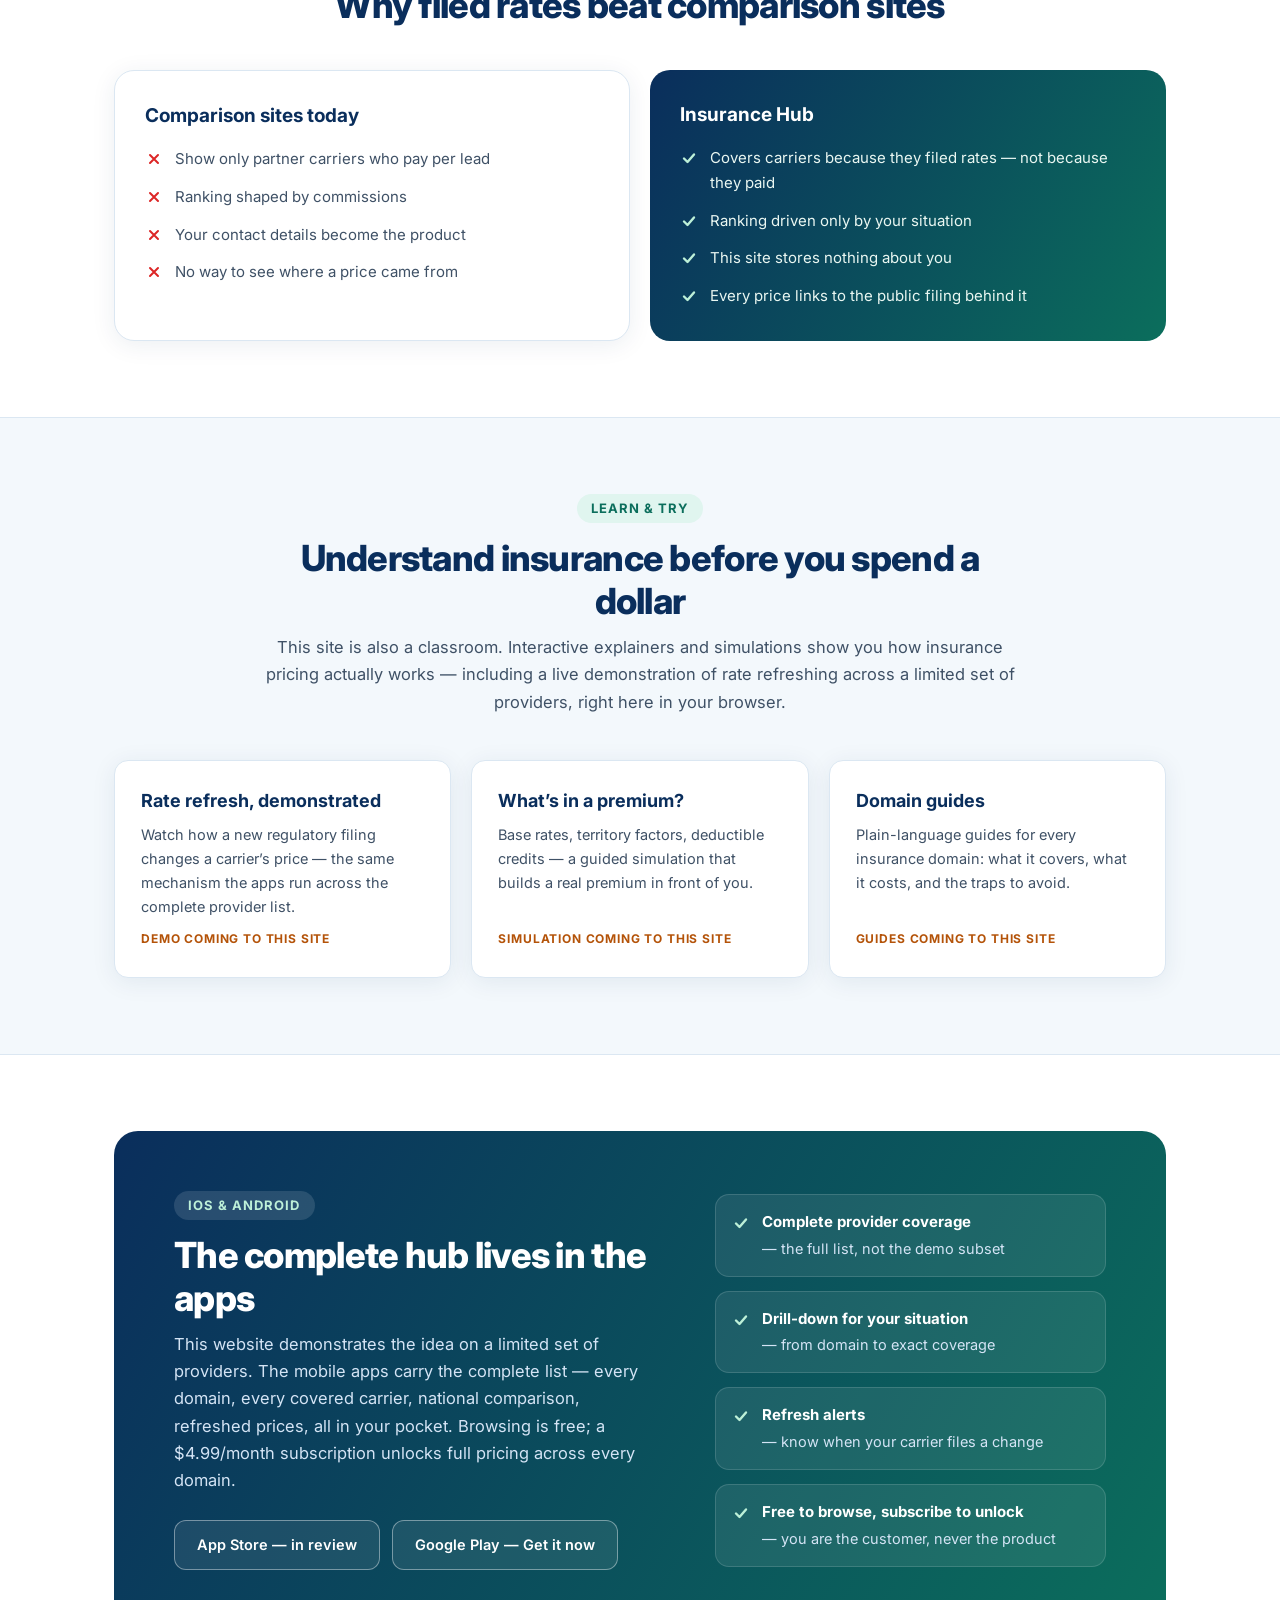
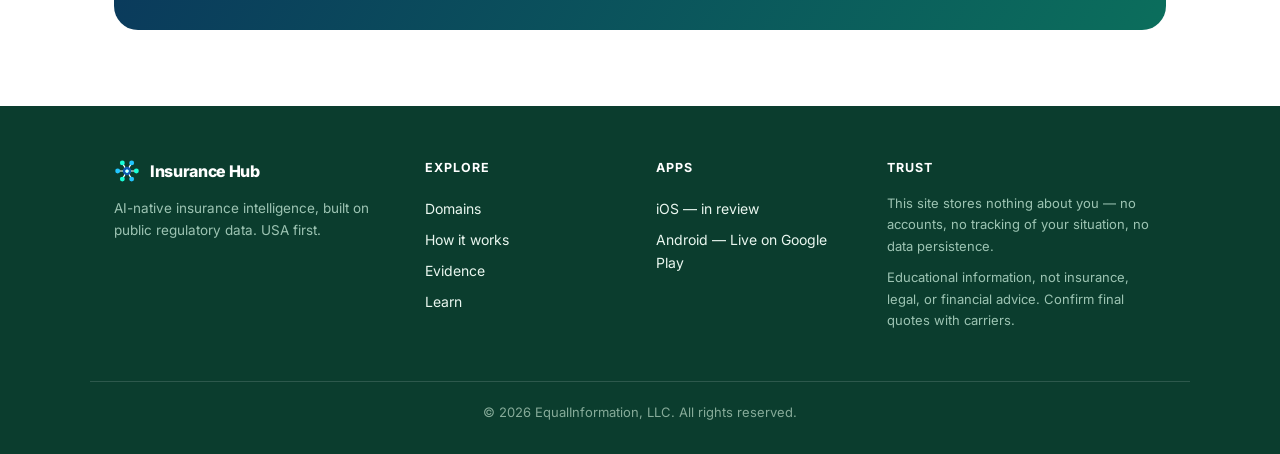
==== commit 051da7f4: "Android app live on Google Play — update store links Insurance Hub Android build was approved and is" ====
--- a/index.html
+++ b/index.html
@@ -263,7 +263,7 @@
       </p>
       <div class="cta-row">
         <span class="store-pill">App Store — in review</span>
-        <span class="store-pill">Google Play — in review</span>
+        <a class="store-pill" href="https://play.google.com/store/apps/details?id=com.equalinformation.insurancehub.app" target="_blank" rel="noopener" style="text-decoration: none;">Google Play — Get it now</a>
       </div>
     </div>
     <ul class="apps-points">
@@ -296,7 +296,7 @@
     <div class="foot-col">
       <h4>Apps</h4>
       <a href="#apps">iOS — in review</a>
-      <a href="#apps">Android — in review</a>
+      <a href="https://play.google.com/store/apps/details?id=com.equalinformation.insurancehub.app" target="_blank" rel="noopener">Android — Live on Google Play</a>
     </div>
     <div class="foot-col">
       <h4>Trust</h4>
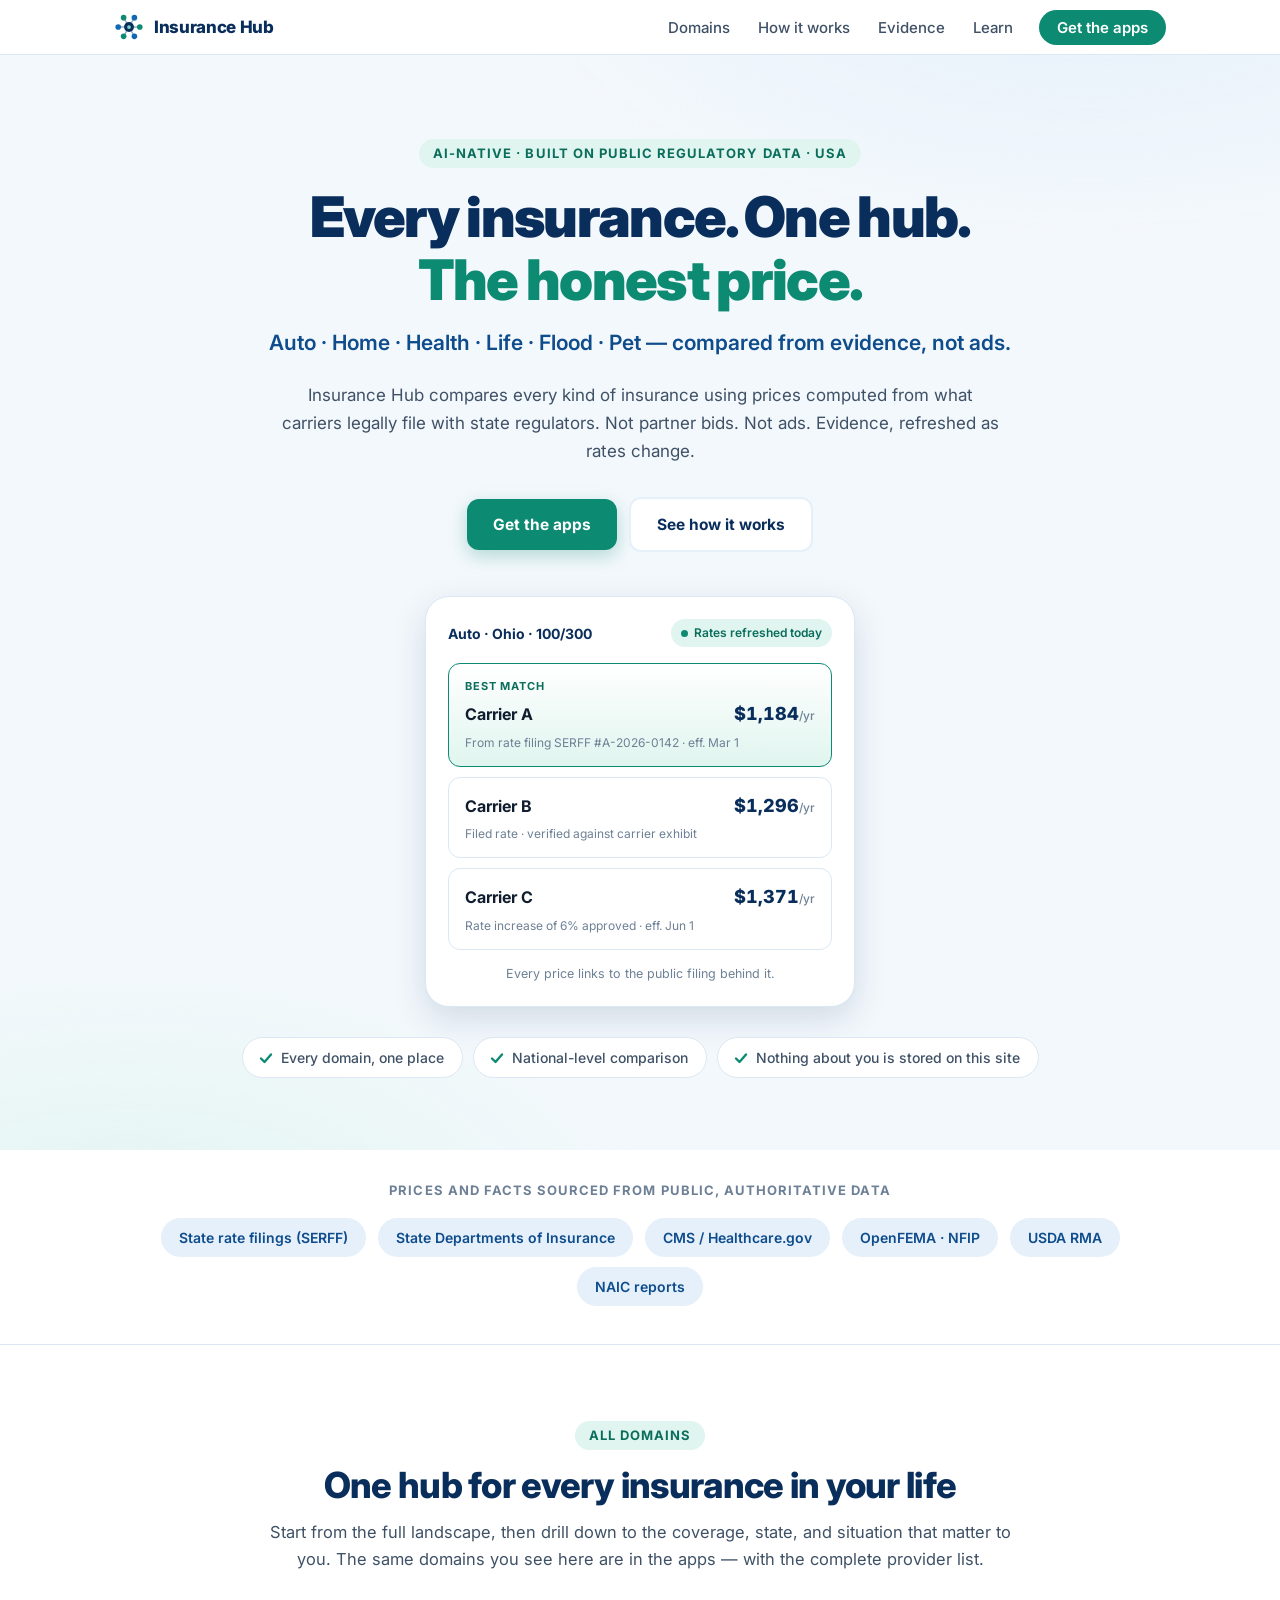
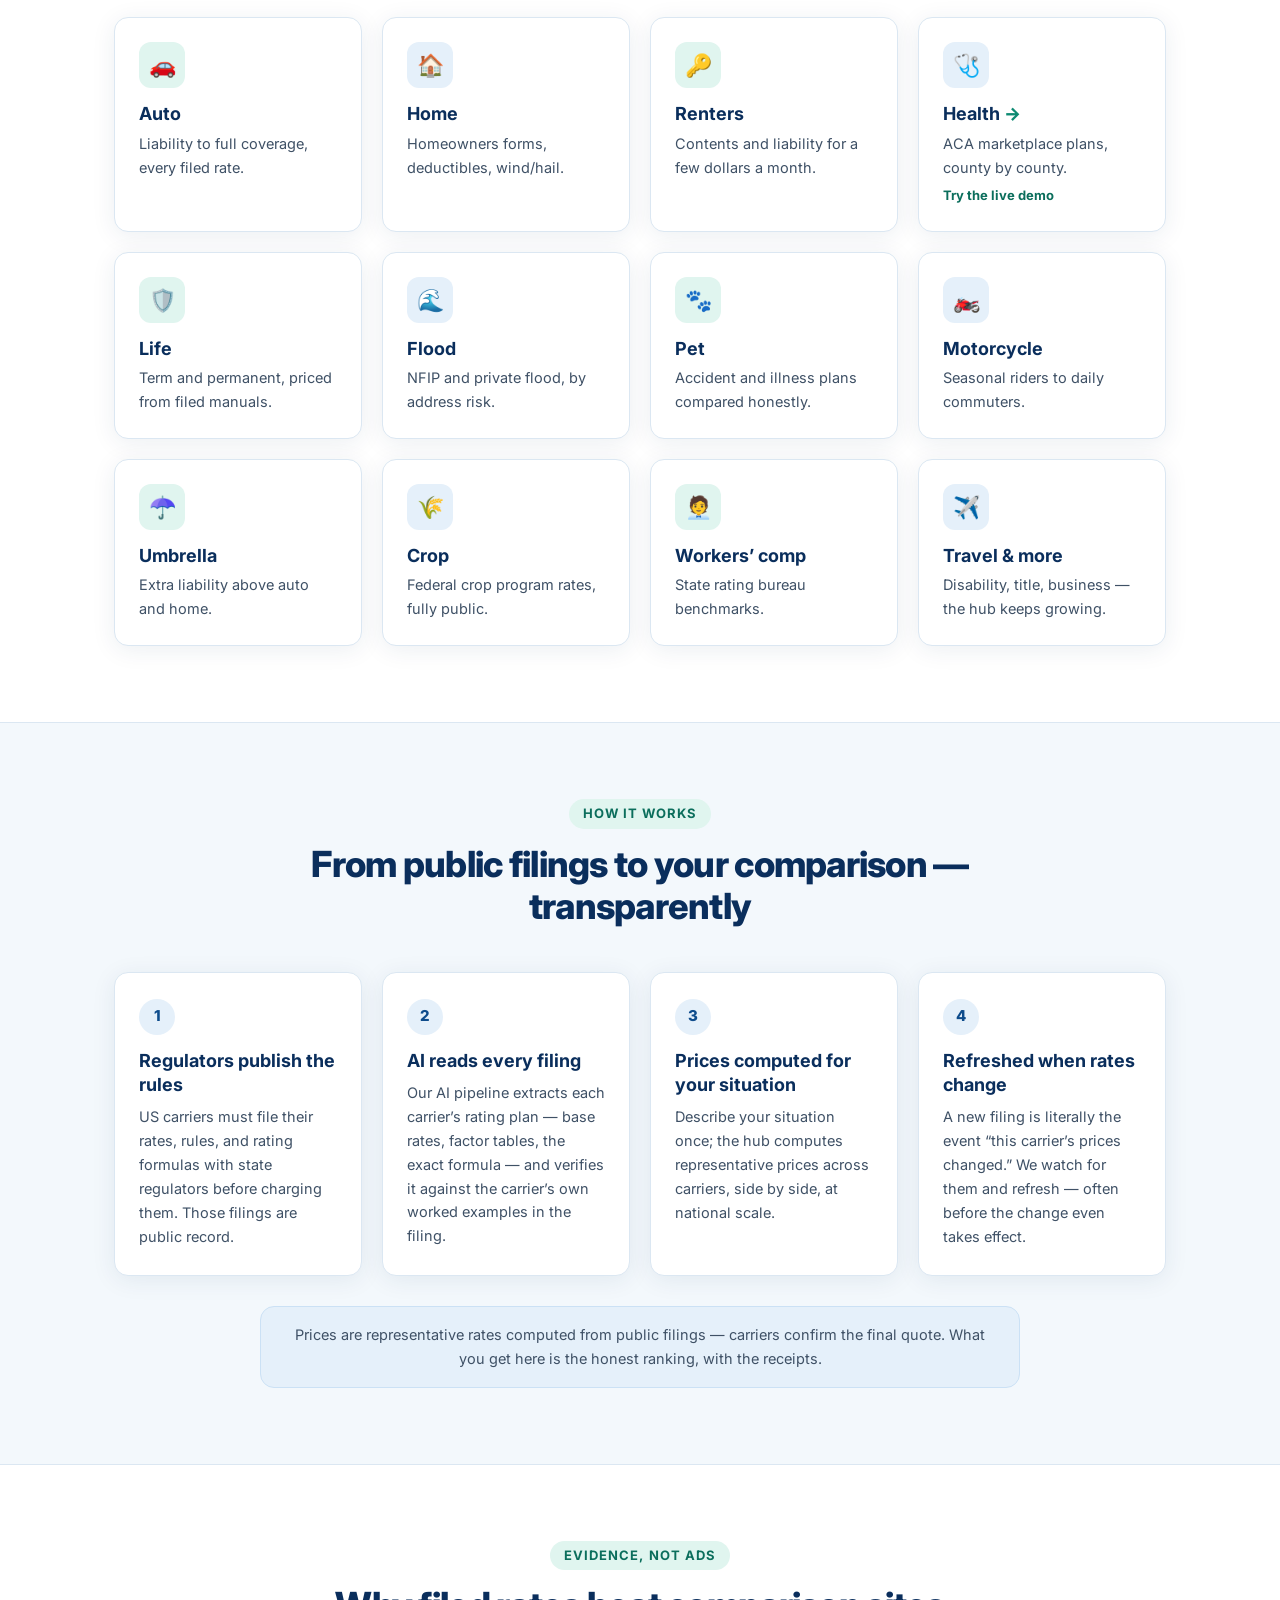
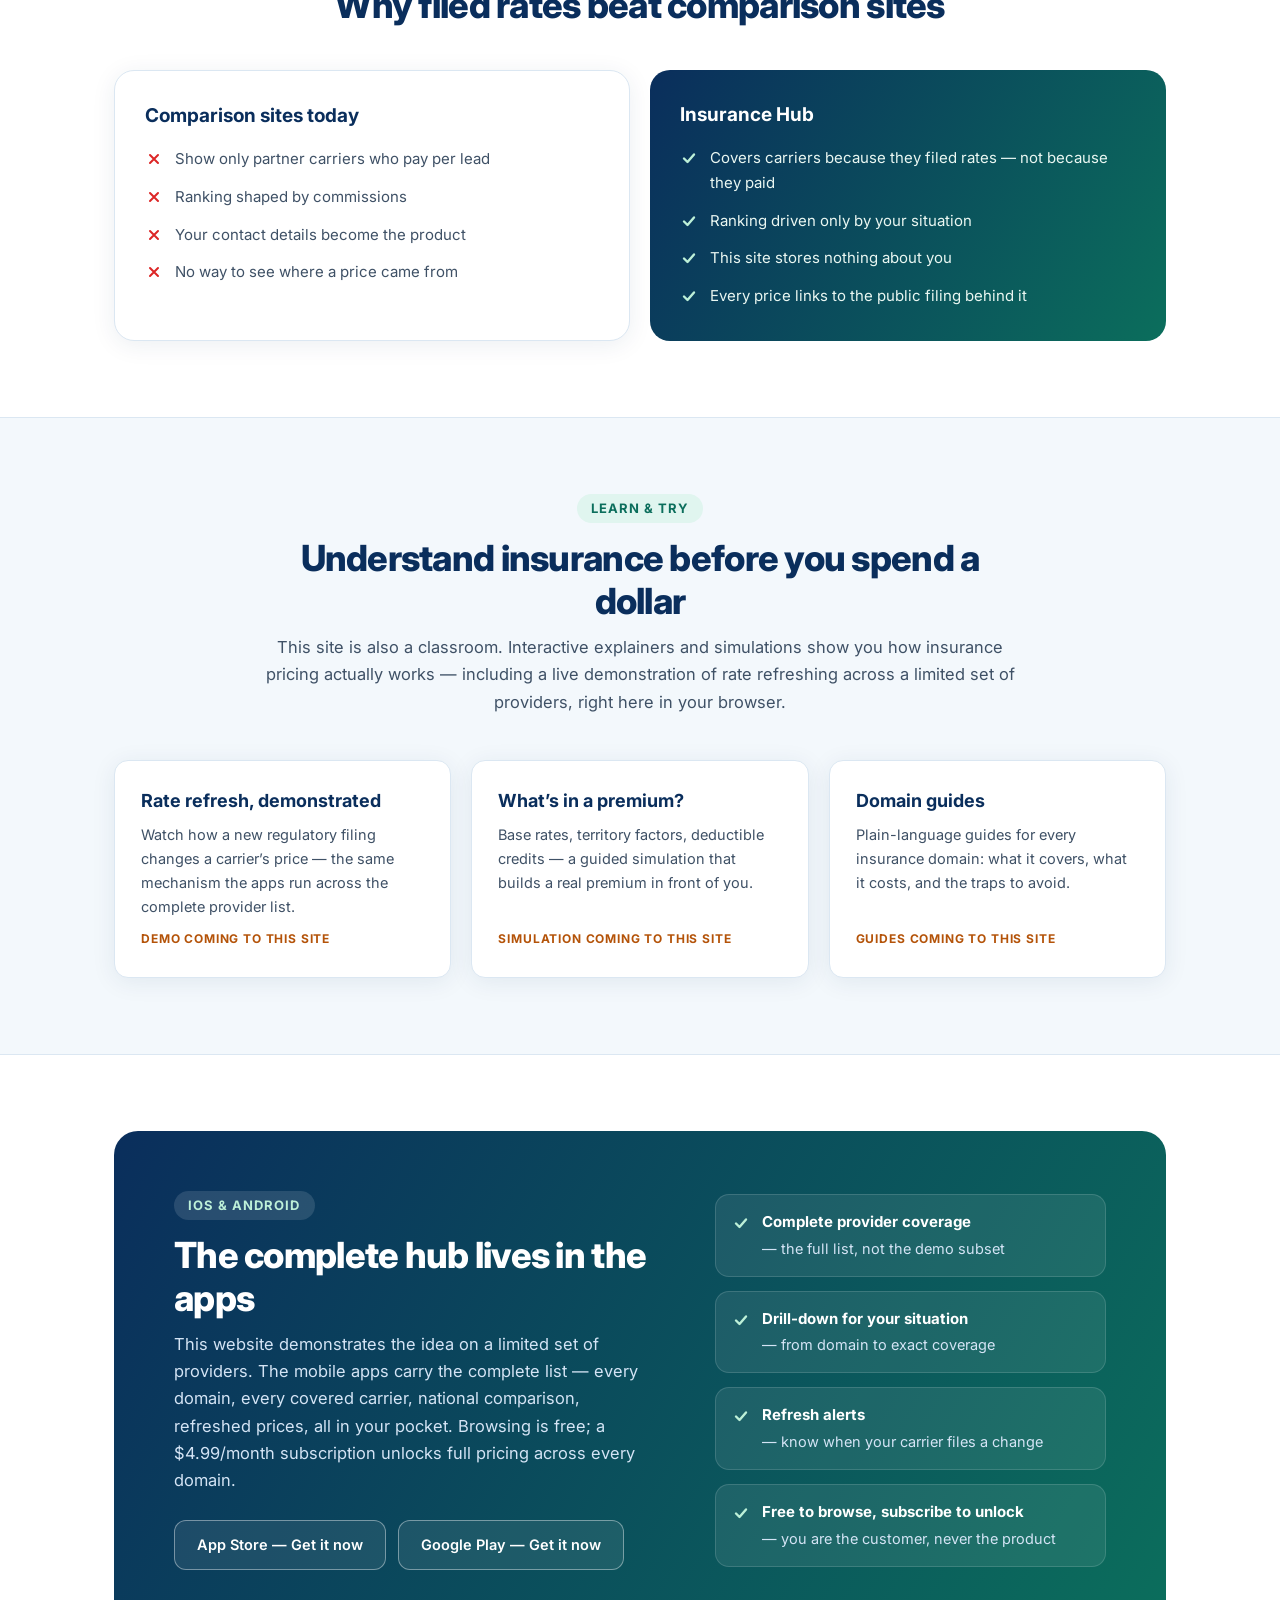
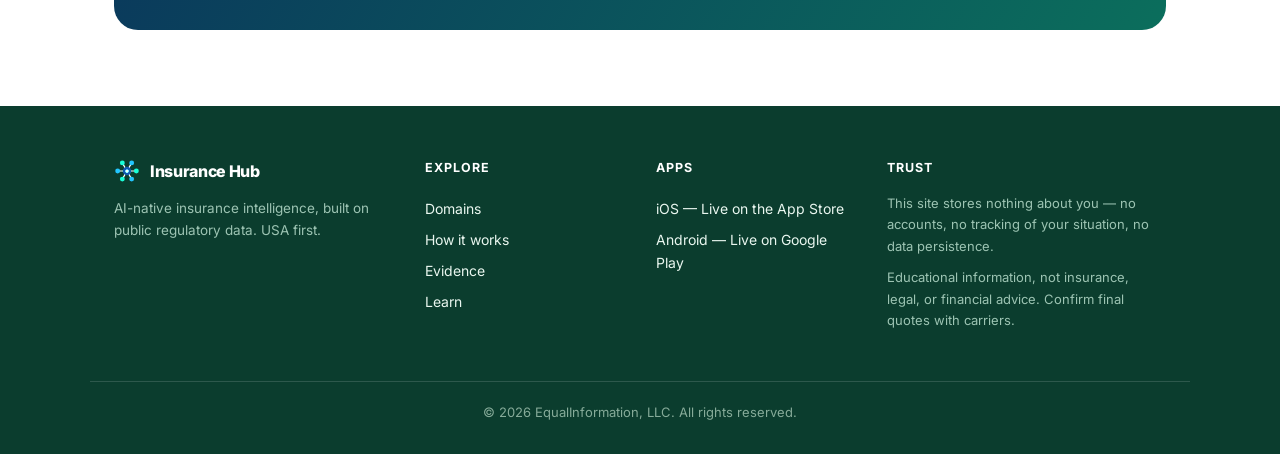
==== commit 3d660a37: "Update iOS App Store status to live — approved 2026-08-12 Insurance Hub cleared App Store review; li" ====
--- a/index.html
+++ b/index.html
@@ -56,7 +56,7 @@
       Evidence, refreshed as rates change.
     </p>
     <div class="cta-row">
-      <a class="btn btn-primary" href="#apps">Get the apps <span class="soon">coming&nbsp;soon</span></a>
+      <a class="btn btn-primary" href="#apps">Get the apps</a>
       <a class="btn btn-ghost" href="#how">See how it works</a>
     </div>
 
@@ -262,7 +262,7 @@
         free; a $4.99/month subscription unlocks full pricing across every domain.
       </p>
       <div class="cta-row">
-        <span class="store-pill">App Store — in review</span>
+        <a class="store-pill" href="https://apps.apple.com/us/app/insurance-hub/id6797125282" target="_blank" rel="noopener" style="text-decoration: none;">App Store — Get it now</a>
         <a class="store-pill" href="https://play.google.com/store/apps/details?id=com.equalinformation.insurancehub.app" target="_blank" rel="noopener" style="text-decoration: none;">Google Play — Get it now</a>
       </div>
     </div>
@@ -295,7 +295,7 @@
     </div>
     <div class="foot-col">
       <h4>Apps</h4>
-      <a href="#apps">iOS — in review</a>
+      <a href="https://apps.apple.com/us/app/insurance-hub/id6797125282" target="_blank" rel="noopener">iOS — Live on the App Store</a>
       <a href="https://play.google.com/store/apps/details?id=com.equalinformation.insurancehub.app" target="_blank" rel="noopener">Android — Live on Google Play</a>
     </div>
     <div class="foot-col">
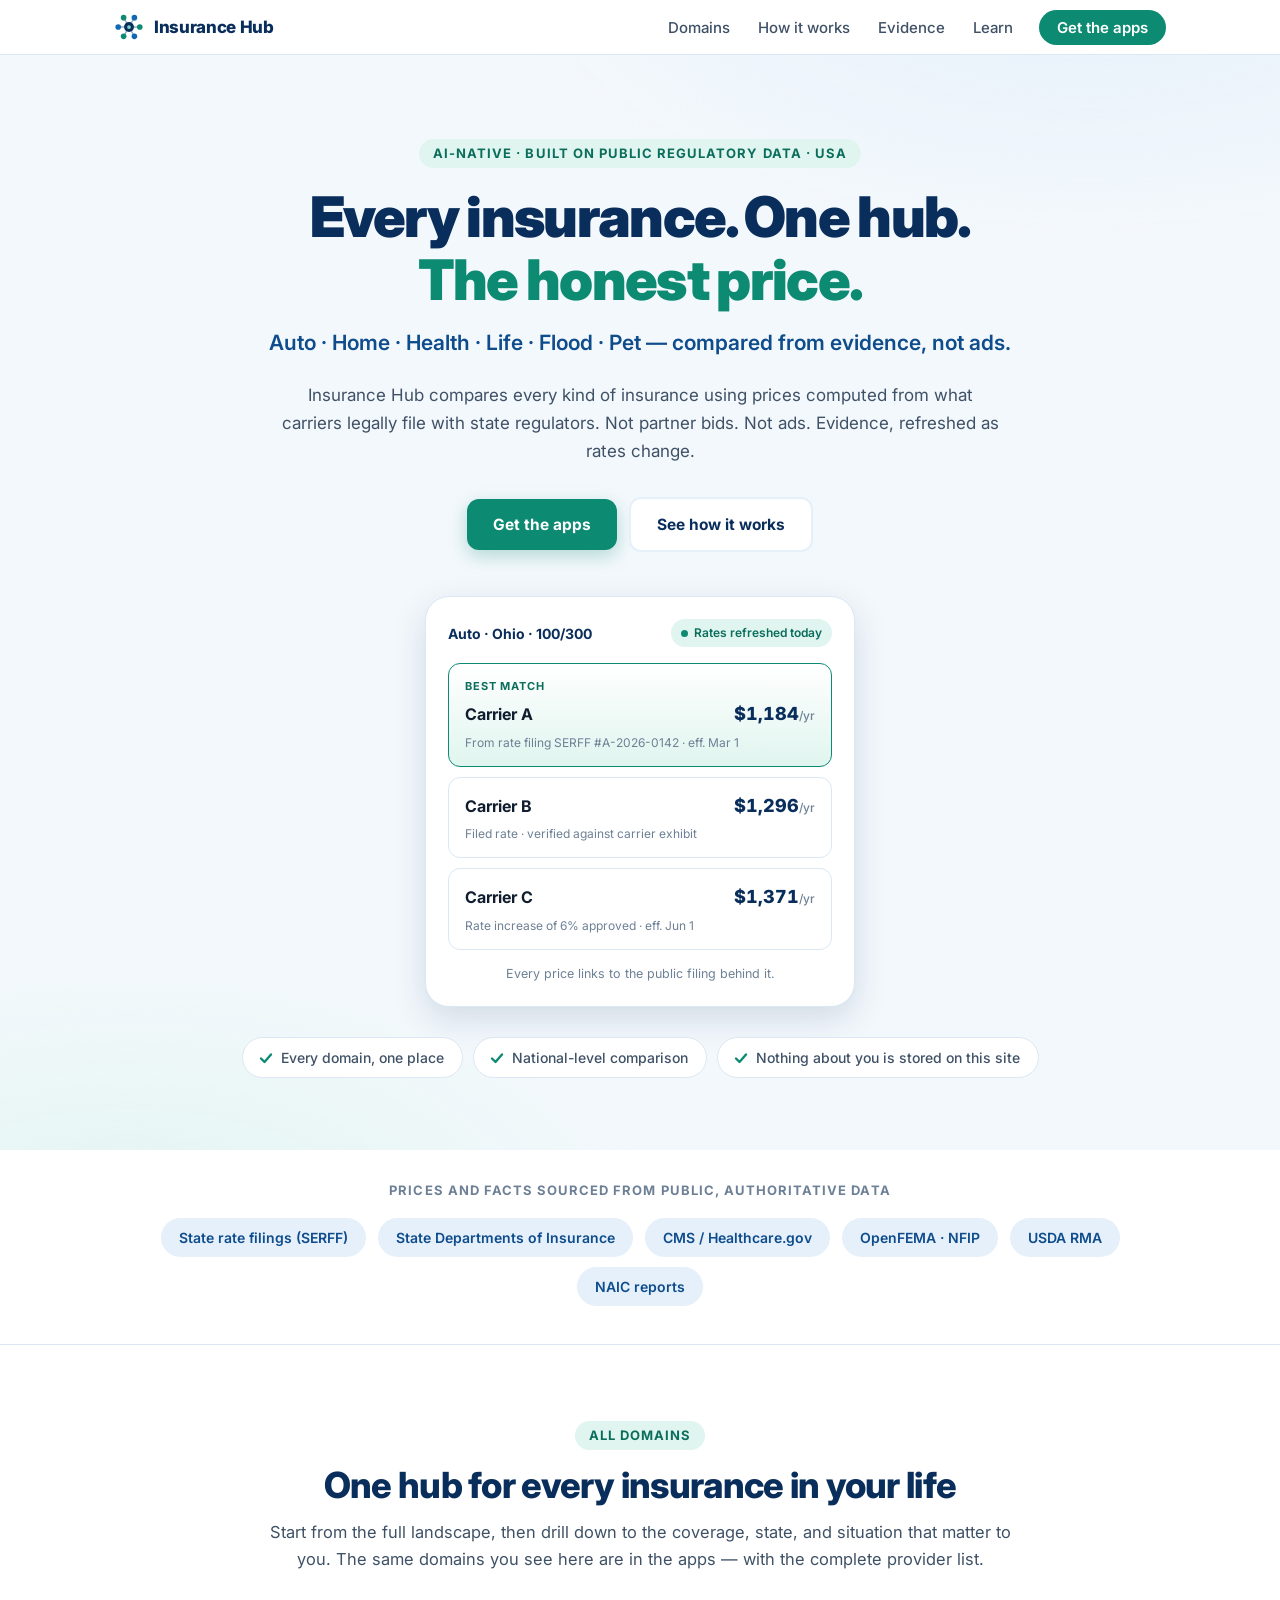
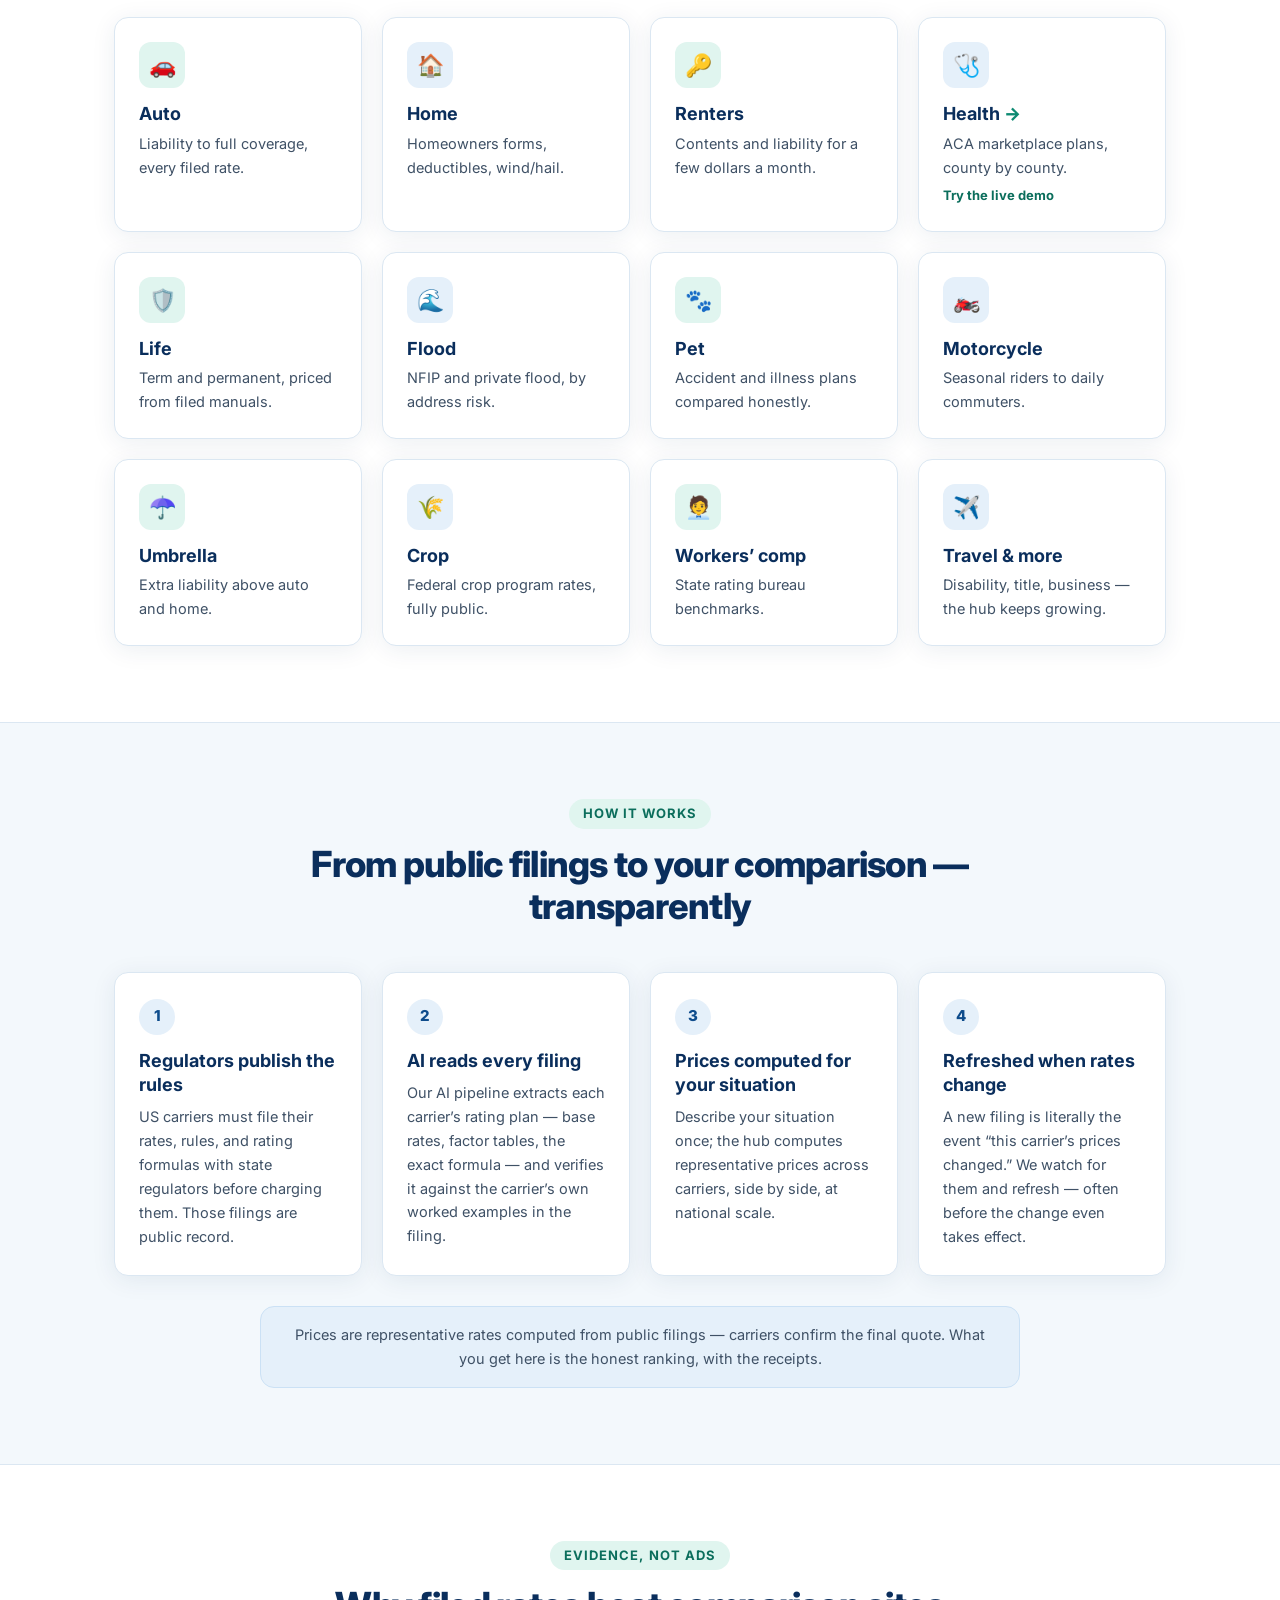
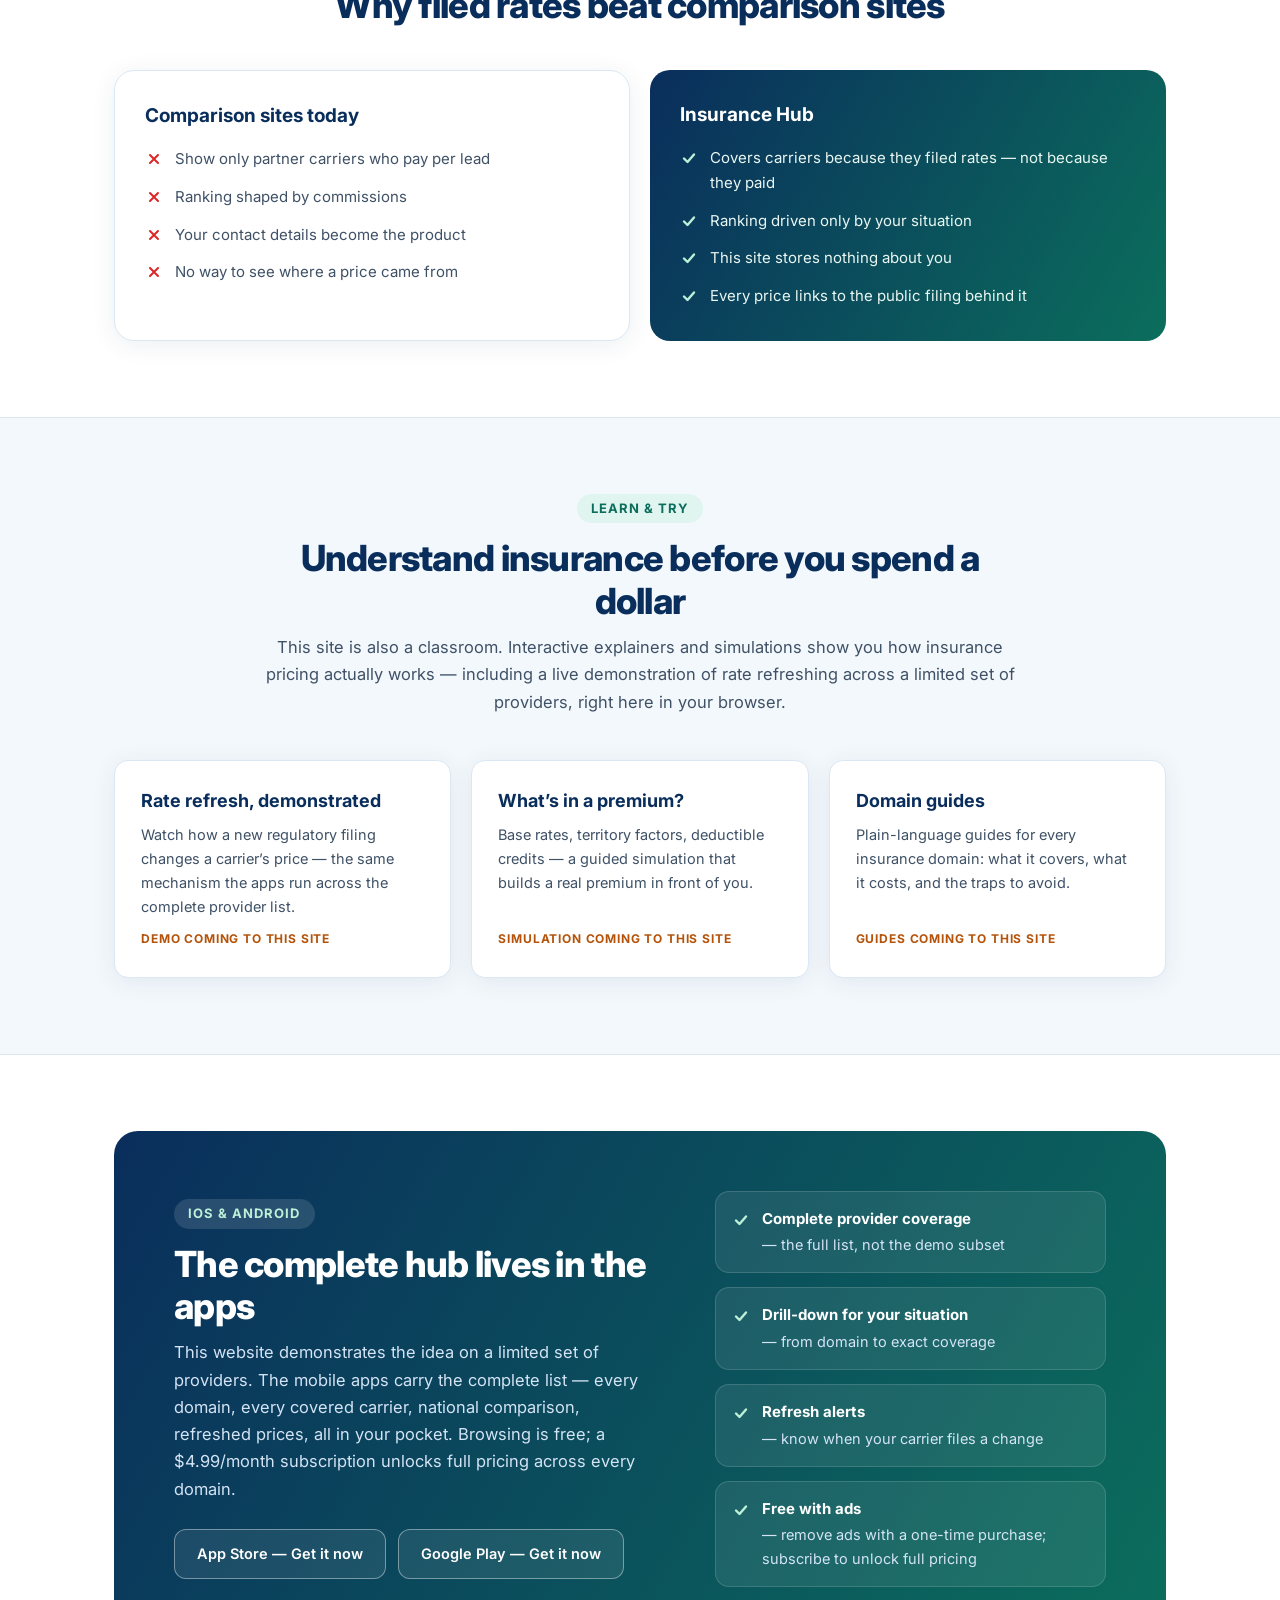
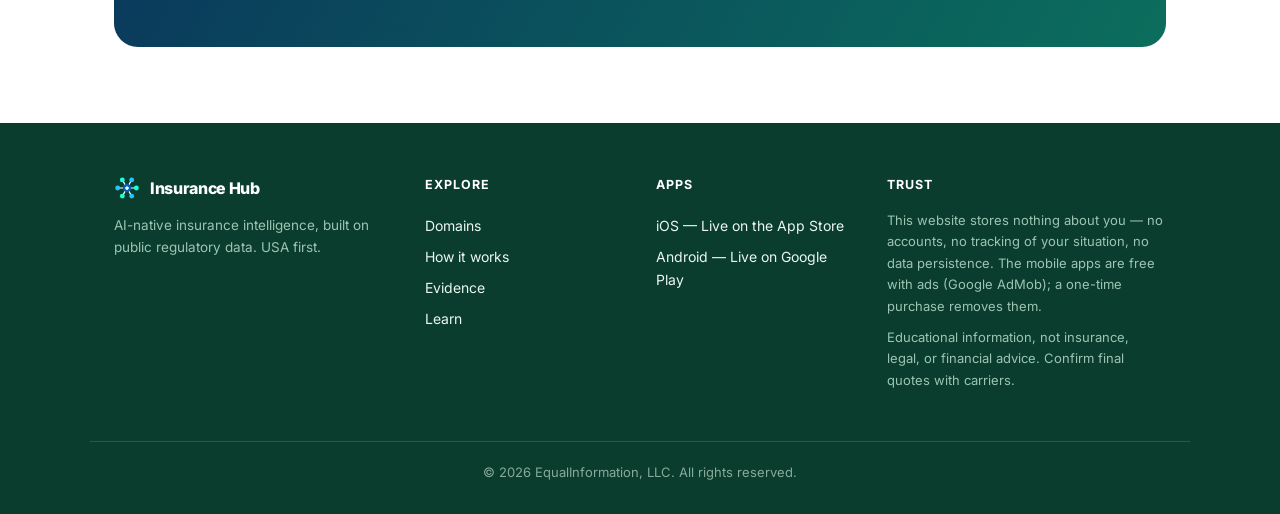
==== commit 21270d9e: "Disclose ads (Google AdMob) and one-time Remove ads purchase; drop no-ads claims Co-Authored-By: Cla" ====
--- a/index.html
+++ b/index.html
@@ -270,7 +270,7 @@
       <li><strong>Complete provider coverage</strong> — the full list, not the demo subset</li>
       <li><strong>Drill-down for your situation</strong> — from domain to exact coverage</li>
       <li><strong>Refresh alerts</strong> — know when your carrier files a change</li>
-      <li><strong>Free to browse, subscribe to unlock</strong> — you are the customer, never the product</li>
+      <li><strong>Free with ads</strong> — remove ads with a one-time purchase; subscribe to unlock full pricing</li>
     </ul>
   </div>
 </section>
@@ -300,8 +300,9 @@
     </div>
     <div class="foot-col">
       <h4>Trust</h4>
-      <p class="foot-note">This site stores nothing about you — no accounts, no tracking
-      of your situation, no data persistence.</p>
+      <p class="foot-note">This website stores nothing about you — no accounts, no tracking
+      of your situation, no data persistence. The mobile apps are free with ads
+      (Google AdMob); a one-time purchase removes them.</p>
       <p class="foot-note">Educational information, not insurance, legal, or financial
       advice. Confirm final quotes with carriers.</p>
     </div>
